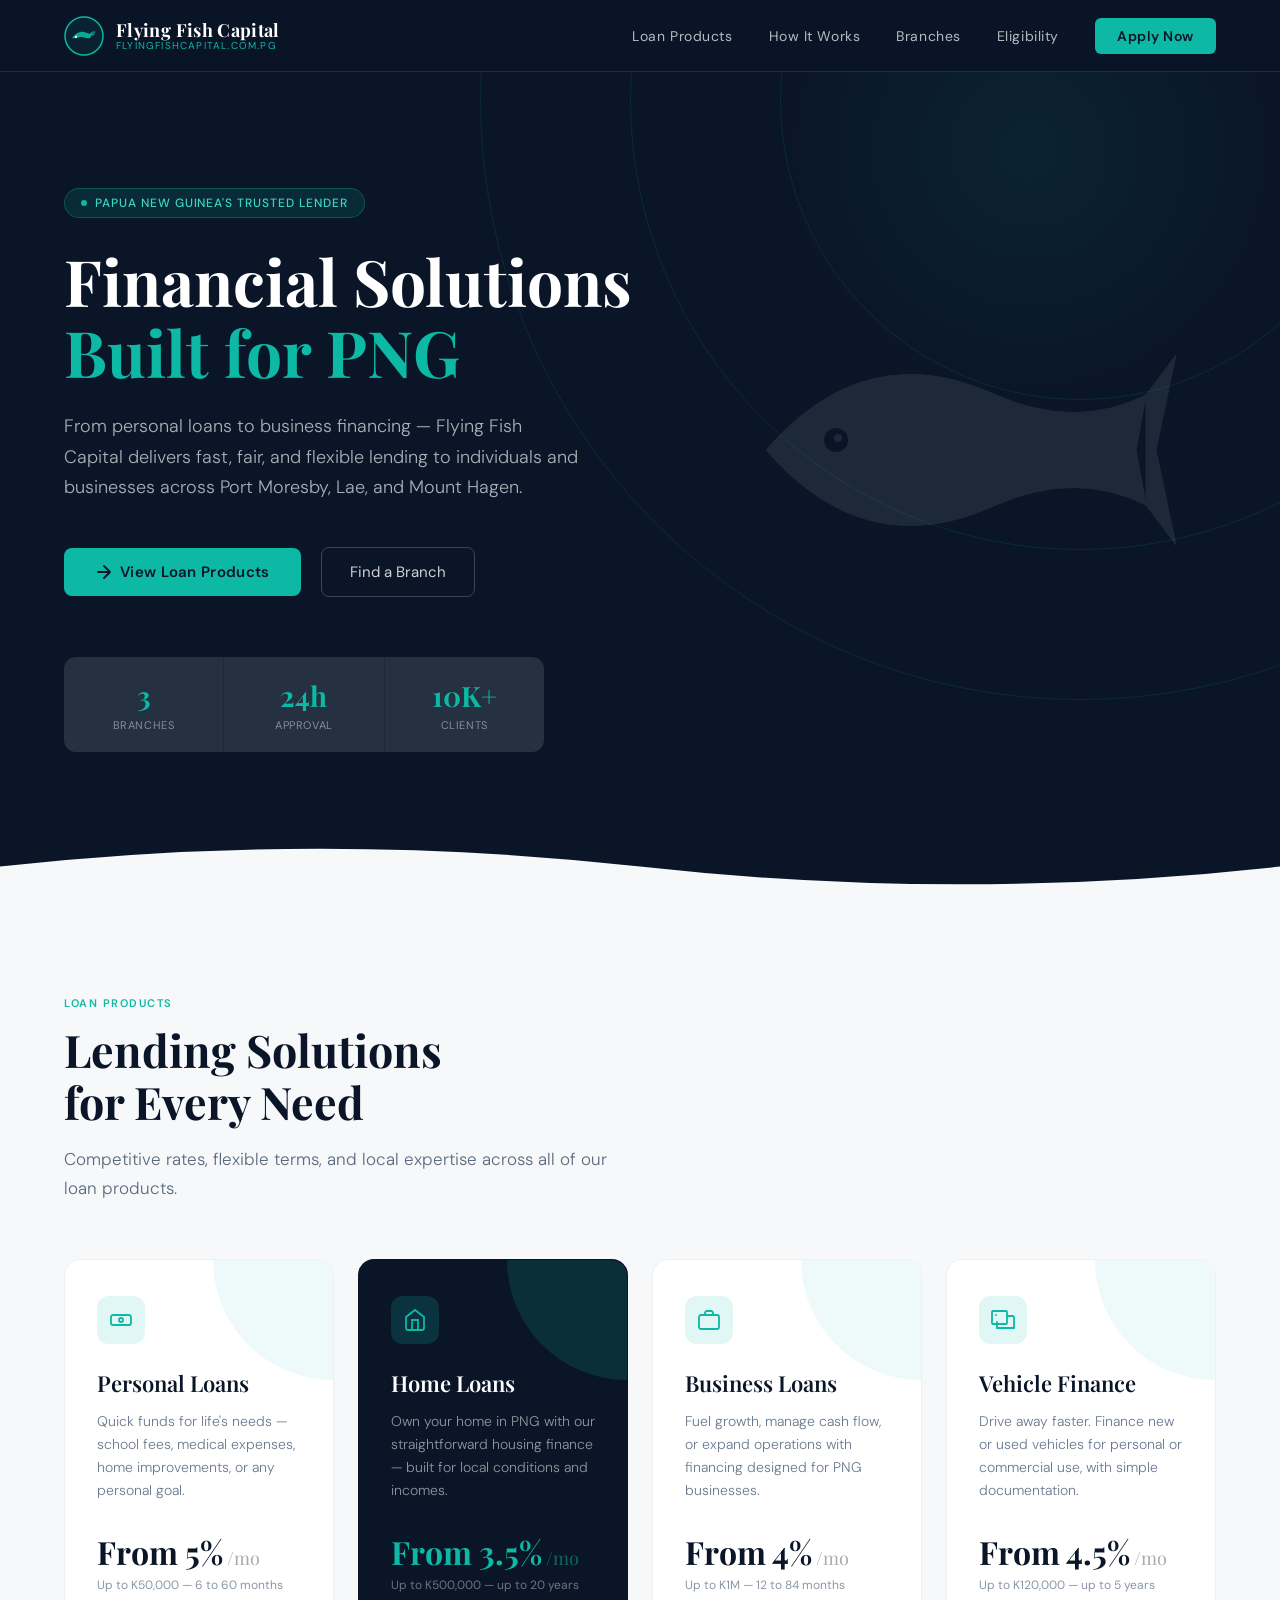
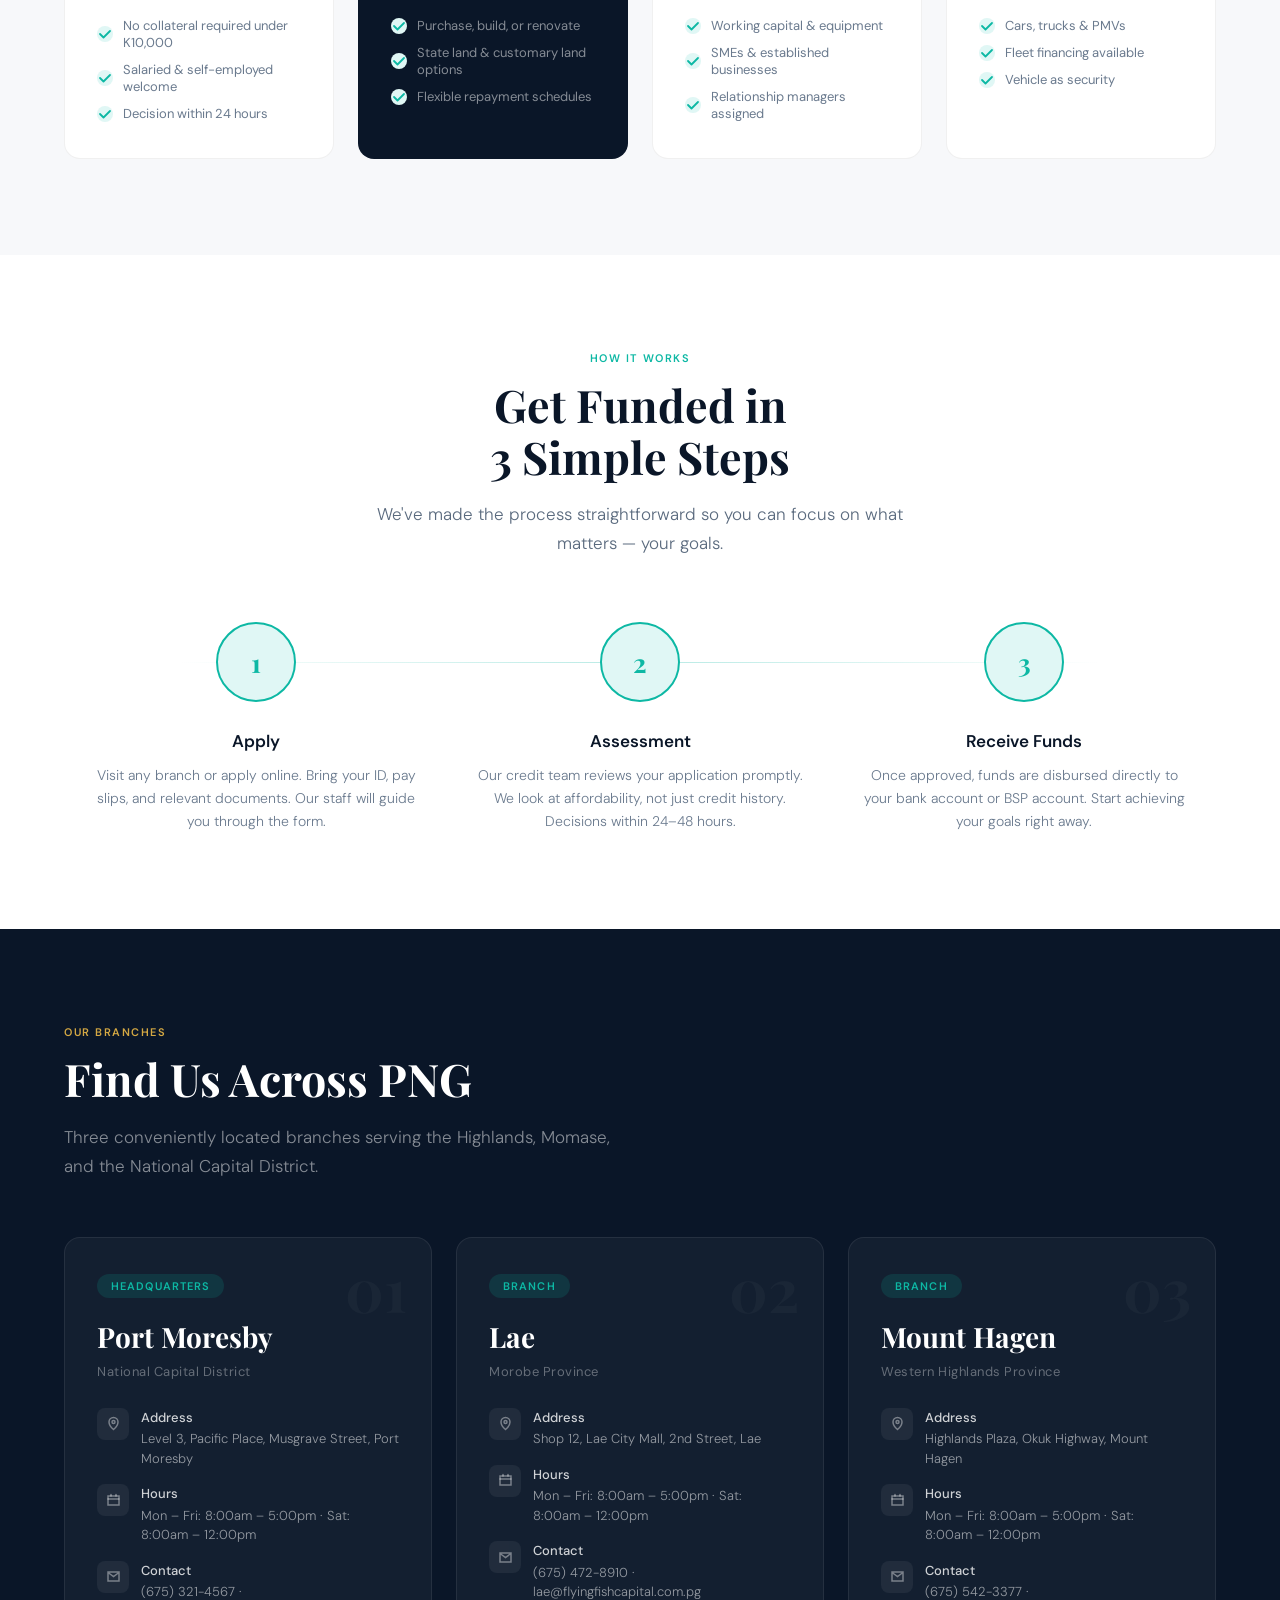
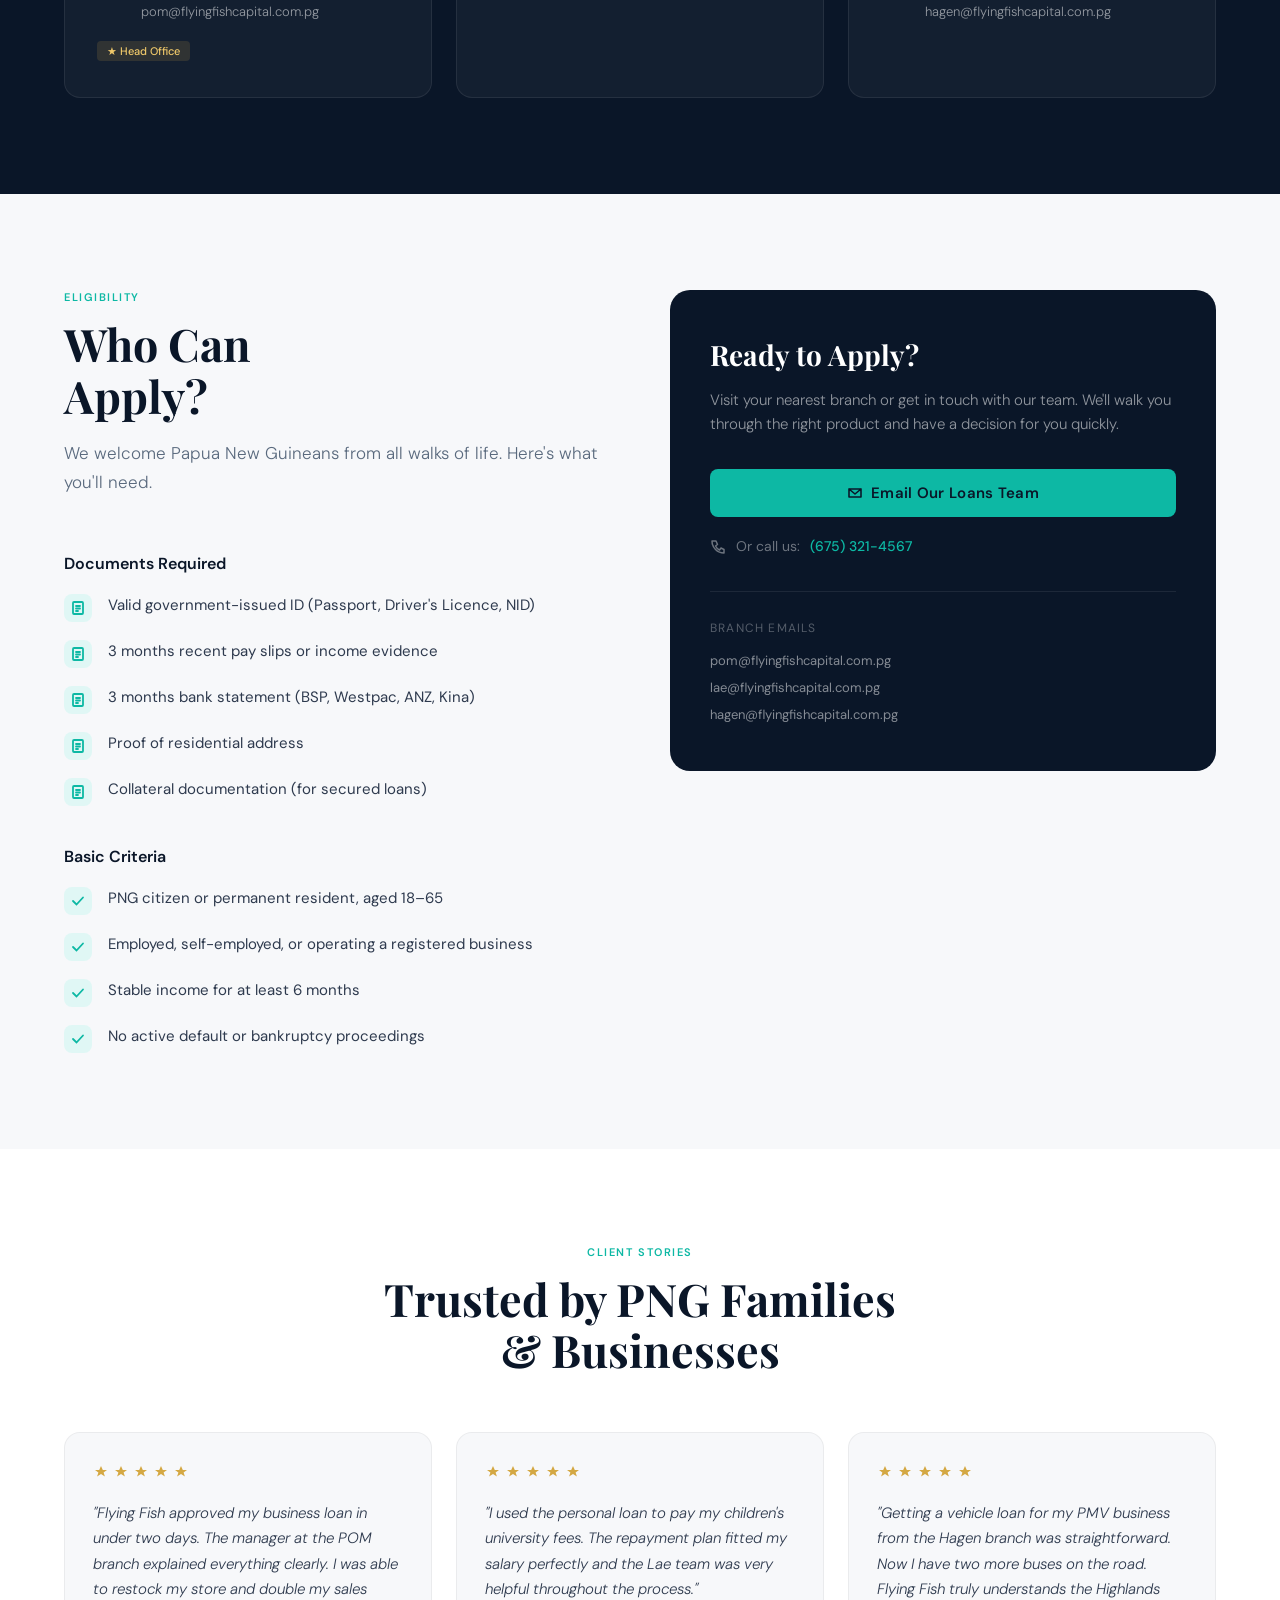
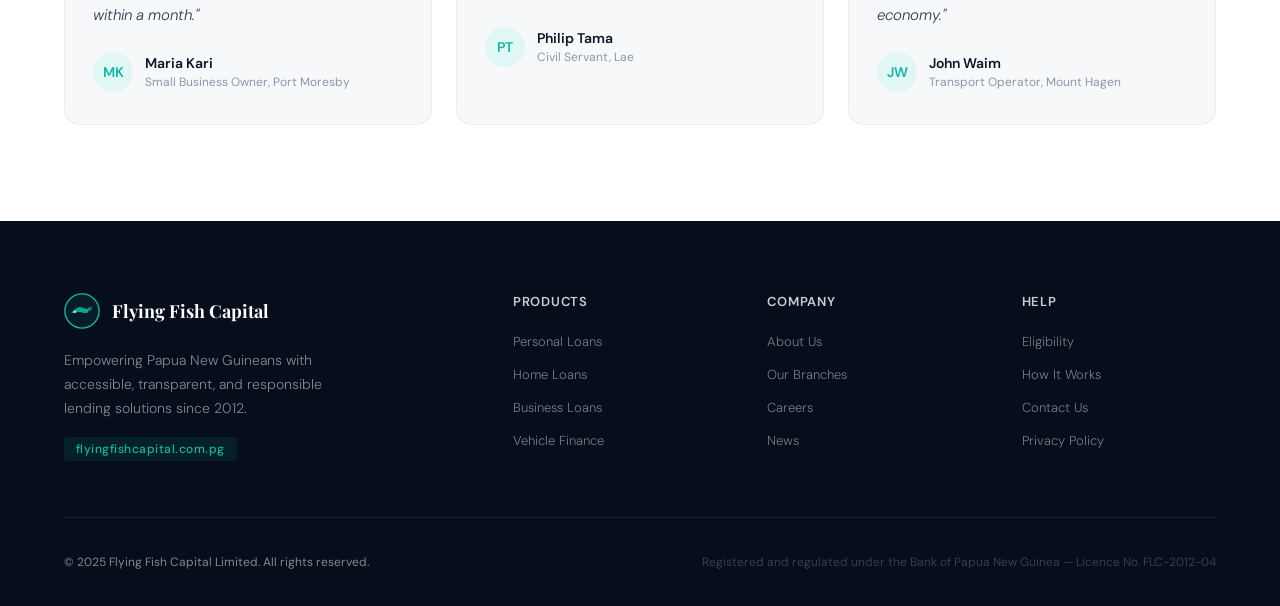
==== index.html @ 582272f1 "Initial commit" ====
<!DOCTYPE html>
<html lang="en">
<head>
<meta charset="UTF-8">
<meta name="viewport" content="width=device-width, initial-scale=1.0">
<title>Flying Fish Capital — Lending Solutions PNG</title>
<link rel="preconnect" href="https://fonts.googleapis.com">
<link href="https://fonts.googleapis.com/css2?family=Playfair+Display:wght@400;600;700&family=DM+Sans:wght@300;400;500;600&display=swap" rel="stylesheet">
<link rel="stylesheet" href="styles.css">
</head>
<body>

<!-- NAV -->
<nav>
  <a href="#" class="nav-logo">
    <div class="logo-icon">
      <svg viewBox="0 0 40 40" fill="none" xmlns="http://www.w3.org/2000/svg">
        <circle cx="20" cy="20" r="19" stroke="#0db8a4" stroke-width="1.5" fill="rgba(13,184,164,0.08)"/>
        <path d="M8 22c4-5 8-7 12-6 3 .8 6 3 9 1l-3 5c-3 1-6-1-9-1-4 0-7 2-9 1z" fill="#0db8a4" opacity="0.9"/>
        <path d="M26 17c1.5-1.5 4-2 5.5-1.5l-1.5 4L28 20l-2-3z" fill="#0db8a4" opacity="0.6"/>
        <circle cx="12" cy="21" r="1.2" fill="white" opacity="0.9"/>
      </svg>
    </div>
    <div class="logo-text">
      <span class="logo-name">Flying Fish Capital</span>
      <span class="logo-tagline">flyingfishcapital.com.pg</span>
    </div>
  </a>

  <ul class="nav-links">
    <li><a href="#products">Loan Products</a></li>
    <li><a href="#how">How It Works</a></li>
    <li><a href="#branches">Branches</a></li>
    <li><a href="#eligibility">Eligibility</a></li>
    <li><a href="apply.html" class="nav-cta">Apply Now</a></li>
  </ul>
</nav>

<!-- HERO -->
<section class="hero" id="home">
  <div class="hero-bg">
    <div class="hero-bg-circle"></div>
    <div class="hero-bg-circle"></div>
    <div class="hero-bg-circle"></div>
    <div class="hero-glow"></div>
    <svg class="hero-bg-wave" viewBox="0 0 1440 80" fill="none" preserveAspectRatio="none" xmlns="http://www.w3.org/2000/svg">
      <path d="M0 40 Q360 0 720 40 Q1080 80 1440 40 L1440 80 L0 80 Z" fill="#f7f8fa"/>
    </svg>
  </div>

  <svg class="hero-fish" viewBox="0 0 500 350" width="500" height="350" fill="none" xmlns="http://www.w3.org/2000/svg">
    <path d="M50 175 Q150 60 280 120 Q360 155 430 120 L420 175 L430 230 Q360 195 280 230 Q150 290 50 175Z" fill="white" stroke="white" stroke-width="1"/>
    <path d="M430 120 L460 80 L440 175 L460 270 L430 230Z" fill="white" stroke="white"/>
    <circle cx="120" cy="165" r="12" fill="#060e1c"/>
    <circle cx="122" cy="163" r="4" fill="white"/>
  </svg>

  <div class="hero-content">
    <div class="hero-badge">Papua New Guinea's Trusted Lender</div>
    <h1>
      Financial Solutions
      <span>Built for PNG</span>
    </h1>
    <p>From personal loans to business financing — Flying Fish Capital delivers fast, fair, and flexible lending to individuals and businesses across Port Moresby, Lae, and Mount Hagen.</p>
    <div class="hero-actions">
      <a href="#products" class="btn-primary">
        <svg width="16" height="16" viewBox="0 0 16 16" fill="none"><path d="M8 2l6 6-6 6M2 8h12" stroke="currentColor" stroke-width="1.8" stroke-linecap="round" stroke-linejoin="round"/></svg>
        View Loan Products
      </a>
      <a href="#branches" class="btn-outline">Find a Branch</a>
    </div>
    <div class="hero-stats">
      <div class="stat">
        <span class="stat-num">3</span>
        <span class="stat-label">Branches</span>
      </div>
      <div class="stat">
        <span class="stat-num">24h</span>
        <span class="stat-label">Approval</span>
      </div>
      <div class="stat">
        <span class="stat-num">10K+</span>
        <span class="stat-label">Clients</span>
      </div>
    </div>
  </div>
</section>

<!-- PRODUCTS -->
<section class="products" id="products">
  <div class="section-label">Loan Products</div>
  <h2 class="section-title">Lending Solutions<br>for Every Need</h2>
  <p class="section-sub">Competitive rates, flexible terms, and local expertise across all of our loan products.</p>

  <div class="products-grid">
    <div class="product-card">
      <div class="product-card-accent"></div>
      <div class="product-icon">
        <svg viewBox="0 0 24 24" fill="none" stroke="currentColor" stroke-width="1.8" stroke-linecap="round">
          <path d="M20 7H4a2 2 0 00-2 2v6a2 2 0 002 2h16a2 2 0 002-2V9a2 2 0 00-2-2z"/><circle cx="12" cy="12" r="2"/>
        </svg>
      </div>
      <div class="product-title">Personal Loans</div>
      <p class="product-desc">Quick funds for life's needs — school fees, medical expenses, home improvements, or any personal goal.</p>
      <div class="product-rate">From 5%<span style="font-size:18px;font-weight:400;color:#aaa"> /mo</span></div>
      <div class="product-rate-label">Up to K50,000 — 6 to 60 months</div>
      <ul class="product-features">
        <li>No collateral required under K10,000</li>
        <li>Salaried & self-employed welcome</li>
        <li>Decision within 24 hours</li>
      </ul>
    </div>

    <div class="product-card featured">
      <div class="product-card-accent"></div>
      <div class="product-icon">
        <svg viewBox="0 0 24 24" fill="none" stroke="#0db8a4" stroke-width="1.8" stroke-linecap="round">
          <path d="M3 9l9-7 9 7v11a2 2 0 01-2 2H5a2 2 0 01-2-2V9z"/><polyline points="9 22 9 12 15 12 15 22"/>
        </svg>
      </div>
      <div class="product-title">Home Loans</div>
      <p class="product-desc">Own your home in PNG with our straightforward housing finance — built for local conditions and incomes.</p>
      <div class="product-rate">From 3.5%<span style="font-size:18px;font-weight:400;opacity:0.5"> /mo</span></div>
      <div class="product-rate-label">Up to K500,000 — up to 20 years</div>
      <ul class="product-features">
        <li>Purchase, build, or renovate</li>
        <li>State land & customary land options</li>
        <li>Flexible repayment schedules</li>
      </ul>
    </div>

    <div class="product-card">
      <div class="product-card-accent"></div>
      <div class="product-icon">
        <svg viewBox="0 0 24 24" fill="none" stroke="currentColor" stroke-width="1.8" stroke-linecap="round">
          <rect x="2" y="7" width="20" height="14" rx="2"/><path d="M16 7V5a2 2 0 00-2-2h-4a2 2 0 00-2 2v2"/>
        </svg>
      </div>
      <div class="product-title">Business Loans</div>
      <p class="product-desc">Fuel growth, manage cash flow, or expand operations with financing designed for PNG businesses.</p>
      <div class="product-rate">From 4%<span style="font-size:18px;font-weight:400;color:#aaa"> /mo</span></div>
      <div class="product-rate-label">Up to K1M — 12 to 84 months</div>
      <ul class="product-features">
        <li>Working capital & equipment</li>
        <li>SMEs & established businesses</li>
        <li>Relationship managers assigned</li>
      </ul>
    </div>

    <div class="product-card">
      <div class="product-card-accent"></div>
      <div class="product-icon">
        <svg viewBox="0 0 24 24" fill="none" stroke="currentColor" stroke-width="1.8" stroke-linecap="round">
          <rect x="1" y="3" width="15" height="13" rx="1"/><path d="M16 8h6l1 1v11H6v-6M5 7h.01"/>
        </svg>
      </div>
      <div class="product-title">Vehicle Finance</div>
      <p class="product-desc">Drive away faster. Finance new or used vehicles for personal or commercial use, with simple documentation.</p>
      <div class="product-rate">From 4.5%<span style="font-size:18px;font-weight:400;color:#aaa"> /mo</span></div>
      <div class="product-rate-label">Up to K120,000 — up to 5 years</div>
      <ul class="product-features">
        <li>Cars, trucks & PMVs</li>
        <li>Fleet financing available</li>
        <li>Vehicle as security</li>
      </ul>
    </div>
  </div>
</section>

<!-- HOW IT WORKS -->
<section class="process" id="how">
  <div style="text-align:center; max-width:560px; margin:0 auto 64px;">
    <div class="section-label">How It Works</div>
    <h2 class="section-title">Get Funded in<br>3 Simple Steps</h2>
    <p class="section-sub" style="margin-bottom:0">We've made the process straightforward so you can focus on what matters — your goals.</p>
  </div>

  <div class="steps">
    <div class="step">
      <div class="step-num">1</div>
      <div class="step-title">Apply</div>
      <p class="step-desc">Visit any branch or apply online. Bring your ID, pay slips, and relevant documents. Our staff will guide you through the form.</p>
    </div>
    <div class="step">
      <div class="step-num">2</div>
      <div class="step-title">Assessment</div>
      <p class="step-desc">Our credit team reviews your application promptly. We look at affordability, not just credit history. Decisions within 24–48 hours.</p>
    </div>
    <div class="step">
      <div class="step-num">3</div>
      <div class="step-title">Receive Funds</div>
      <p class="step-desc">Once approved, funds are disbursed directly to your bank account or BSP account. Start achieving your goals right away.</p>
    </div>
  </div>
</section>

<!-- BRANCHES -->
<section class="branches" id="branches">
  <div class="section-label">Our Branches</div>
  <h2 class="section-title">Find Us Across PNG</h2>
  <p class="section-sub">Three conveniently located branches serving the Highlands, Momase, and the National Capital District.</p>

  <div class="branches-grid">
    <div class="branch-card">
      <div class="branch-number">01</div>
      <span class="branch-city-tag">Headquarters</span>
      <div class="branch-city">Port Moresby</div>
      <div class="branch-province">National Capital District</div>

      <div class="branch-detail">
        <div class="branch-detail-icon">
          <svg viewBox="0 0 15 15" fill="none" stroke="rgba(255,255,255,0.4)" stroke-width="1.5" stroke-linecap="round"><path d="M7.5 1.5C5.01 1.5 3 3.51 3 6c0 3.75 4.5 7.5 4.5 7.5S12 9.75 12 6c0-2.49-2.01-4.5-4.5-4.5z"/><circle cx="7.5" cy="6" r="1.5"/></svg>
        </div>
        <div class="branch-detail-text">
          <strong>Address</strong>
          Level 3, Pacific Place, Musgrave Street, Port Moresby
        </div>
      </div>

      <div class="branch-detail">
        <div class="branch-detail-icon">
          <svg viewBox="0 0 15 15" fill="none" stroke="rgba(255,255,255,0.4)" stroke-width="1.5" stroke-linecap="round"><path d="M2 3h11v9H2z"/><path d="M5 3V1.5M10 3V1.5M2 6h11"/></svg>
        </div>
        <div class="branch-detail-text">
          <strong>Hours</strong>
          Mon – Fri: 8:00am – 5:00pm · Sat: 8:00am – 12:00pm
        </div>
      </div>

      <div class="branch-detail">
        <div class="branch-detail-icon">
          <svg viewBox="0 0 15 15" fill="none" stroke="rgba(255,255,255,0.4)" stroke-width="1.5" stroke-linecap="round"><path d="M2 3.5l5.5 4 5.5-4M2 3h11v9H2z"/></svg>
        </div>
        <div class="branch-detail-text">
          <strong>Contact</strong>
          (675) 321-4567 · pom@flyingfishcapital.com.pg
        </div>
      </div>

      <span class="branch-tag tag-hq">★ Head Office</span>
    </div>

    <div class="branch-card">
      <div class="branch-number">02</div>
      <span class="branch-city-tag">Branch</span>
      <div class="branch-city">Lae</div>
      <div class="branch-province">Morobe Province</div>

      <div class="branch-detail">
        <div class="branch-detail-icon">
          <svg viewBox="0 0 15 15" fill="none" stroke="rgba(255,255,255,0.4)" stroke-width="1.5" stroke-linecap="round"><path d="M7.5 1.5C5.01 1.5 3 3.51 3 6c0 3.75 4.5 7.5 4.5 7.5S12 9.75 12 6c0-2.49-2.01-4.5-4.5-4.5z"/><circle cx="7.5" cy="6" r="1.5"/></svg>
        </div>
        <div class="branch-detail-text">
          <strong>Address</strong>
          Shop 12, Lae City Mall, 2nd Street, Lae
        </div>
      </div>

      <div class="branch-detail">
        <div class="branch-detail-icon">
          <svg viewBox="0 0 15 15" fill="none" stroke="rgba(255,255,255,0.4)" stroke-width="1.5" stroke-linecap="round"><path d="M2 3h11v9H2z"/><path d="M5 3V1.5M10 3V1.5M2 6h11"/></svg>
        </div>
        <div class="branch-detail-text">
          <strong>Hours</strong>
          Mon – Fri: 8:00am – 5:00pm · Sat: 8:00am – 12:00pm
        </div>
      </div>

      <div class="branch-detail">
        <div class="branch-detail-icon">
          <svg viewBox="0 0 15 15" fill="none" stroke="rgba(255,255,255,0.4)" stroke-width="1.5" stroke-linecap="round"><path d="M2 3.5l5.5 4 5.5-4M2 3h11v9H2z"/></svg>
        </div>
        <div class="branch-detail-text">
          <strong>Contact</strong>
          (675) 472-8910 · lae@flyingfishcapital.com.pg
        </div>
      </div>
    </div>

    <div class="branch-card">
      <div class="branch-number">03</div>
      <span class="branch-city-tag">Branch</span>
      <div class="branch-city">Mount Hagen</div>
      <div class="branch-province">Western Highlands Province</div>

      <div class="branch-detail">
        <div class="branch-detail-icon">
          <svg viewBox="0 0 15 15" fill="none" stroke="rgba(255,255,255,0.4)" stroke-width="1.5" stroke-linecap="round"><path d="M7.5 1.5C5.01 1.5 3 3.51 3 6c0 3.75 4.5 7.5 4.5 7.5S12 9.75 12 6c0-2.49-2.01-4.5-4.5-4.5z"/><circle cx="7.5" cy="6" r="1.5"/></svg>
        </div>
        <div class="branch-detail-text">
          <strong>Address</strong>
          Highlands Plaza, Okuk Highway, Mount Hagen
        </div>
      </div>

      <div class="branch-detail">
        <div class="branch-detail-icon">
          <svg viewBox="0 0 15 15" fill="none" stroke="rgba(255,255,255,0.4)" stroke-width="1.5" stroke-linecap="round"><path d="M2 3h11v9H2z"/><path d="M5 3V1.5M10 3V1.5M2 6h11"/></svg>
        </div>
        <div class="branch-detail-text">
          <strong>Hours</strong>
          Mon – Fri: 8:00am – 5:00pm · Sat: 8:00am – 12:00pm
        </div>
      </div>

      <div class="branch-detail">
        <div class="branch-detail-icon">
          <svg viewBox="0 0 15 15" fill="none" stroke="rgba(255,255,255,0.4)" stroke-width="1.5" stroke-linecap="round"><path d="M2 3.5l5.5 4 5.5-4M2 3h11v9H2z"/></svg>
        </div>
        <div class="branch-detail-text">
          <strong>Contact</strong>
          (675) 542-3377 · hagen@flyingfishcapital.com.pg
        </div>
      </div>
    </div>
  </div>
</section>

<!-- ELIGIBILITY -->
<section class="eligibility" id="eligibility">
  <div class="elig-grid">
    <div>
      <div class="section-label">Eligibility</div>
      <h2 class="section-title">Who Can<br>Apply?</h2>
      <p class="section-sub">We welcome Papua New Guineans from all walks of life. Here's what you'll need.</p>

      <h3 style="font-size:16px;font-weight:600;color:var(--navy);margin-bottom:20px">Documents Required</h3>
      <ul class="elig-list" style="margin-bottom:40px">
        <li>
          <span class="elig-icon"><svg viewBox="0 0 14 14" fill="none" stroke="currentColor" stroke-width="1.8" stroke-linecap="round"><rect x="2" y="1" width="10" height="12" rx="1"/><path d="M5 5h4M5 7.5h4M5 10h2"/></svg></span>
          Valid government-issued ID (Passport, Driver's Licence, NID)
        </li>
        <li>
          <span class="elig-icon"><svg viewBox="0 0 14 14" fill="none" stroke="currentColor" stroke-width="1.8" stroke-linecap="round"><rect x="2" y="1" width="10" height="12" rx="1"/><path d="M5 5h4M5 7.5h4M5 10h2"/></svg></span>
          3 months recent pay slips or income evidence
        </li>
        <li>
          <span class="elig-icon"><svg viewBox="0 0 14 14" fill="none" stroke="currentColor" stroke-width="1.8" stroke-linecap="round"><rect x="2" y="1" width="10" height="12" rx="1"/><path d="M5 5h4M5 7.5h4M5 10h2"/></svg></span>
          3 months bank statement (BSP, Westpac, ANZ, Kina)
        </li>
        <li>
          <span class="elig-icon"><svg viewBox="0 0 14 14" fill="none" stroke="currentColor" stroke-width="1.8" stroke-linecap="round"><rect x="2" y="1" width="10" height="12" rx="1"/><path d="M5 5h4M5 7.5h4M5 10h2"/></svg></span>
          Proof of residential address
        </li>
        <li>
          <span class="elig-icon"><svg viewBox="0 0 14 14" fill="none" stroke="currentColor" stroke-width="1.8" stroke-linecap="round"><rect x="2" y="1" width="10" height="12" rx="1"/><path d="M5 5h4M5 7.5h4M5 10h2"/></svg></span>
          Collateral documentation (for secured loans)
        </li>
      </ul>

      <h3 style="font-size:16px;font-weight:600;color:var(--navy);margin-bottom:20px">Basic Criteria</h3>
      <ul class="elig-list">
        <li>
          <span class="elig-icon"><svg viewBox="0 0 14 14" fill="none" stroke="currentColor" stroke-width="1.8" stroke-linecap="round"><path d="M2 7l3.5 3.5L12 3.5"/></svg></span>
          PNG citizen or permanent resident, aged 18–65
        </li>
        <li>
          <span class="elig-icon"><svg viewBox="0 0 14 14" fill="none" stroke="currentColor" stroke-width="1.8" stroke-linecap="round"><path d="M2 7l3.5 3.5L12 3.5"/></svg></span>
          Employed, self-employed, or operating a registered business
        </li>
        <li>
          <span class="elig-icon"><svg viewBox="0 0 14 14" fill="none" stroke="currentColor" stroke-width="1.8" stroke-linecap="round"><path d="M2 7l3.5 3.5L12 3.5"/></svg></span>
          Stable income for at least 6 months
        </li>
        <li>
          <span class="elig-icon"><svg viewBox="0 0 14 14" fill="none" stroke="currentColor" stroke-width="1.8" stroke-linecap="round"><path d="M2 7l3.5 3.5L12 3.5"/></svg></span>
          No active default or bankruptcy proceedings
        </li>
      </ul>
    </div>

    <div>
      <div class="elig-cta-box" id="contact">
        <h3>Ready to Apply?</h3>
        <p>Visit your nearest branch or get in touch with our team. We'll walk you through the right product and have a decision for you quickly.</p>
        <a href="mailto:loans@flyingfishcapital.com.pg" class="btn-primary">
          <svg width="16" height="16" viewBox="0 0 16 16" fill="none"><path d="M2 4l6 5 6-5M2 4h12v8H2V4z" stroke="currentColor" stroke-width="1.6" stroke-linecap="round" stroke-linejoin="round"/></svg>
          Email Our Loans Team
        </a>
        <div class="elig-cta-phone">
          <svg width="16" height="16" viewBox="0 0 16 16" fill="none"><path d="M2 3h4l1.5 3.5-2 1.5a8 8 0 004 4l1.5-2L14 11.5V15A12 12 0 012 3z" stroke="rgba(255,255,255,0.4)" stroke-width="1.5" stroke-linecap="round" stroke-linejoin="round"/></svg>
          Or call us: <a href="tel:+67532145678">(675) 321-4567</a>
        </div>

        <div style="margin-top:36px; padding-top:28px; border-top:1px solid rgba(255,255,255,0.08)">
          <div style="font-size:12px;color:rgba(255,255,255,0.3);text-transform:uppercase;letter-spacing:0.1em;margin-bottom:16px">Branch Emails</div>
          <div style="display:flex;flex-direction:column;gap:10px">
            <a href="mailto:pom@flyingfishcapital.com.pg" style="font-size:13px;color:rgba(255,255,255,0.5);text-decoration:none">pom@flyingfishcapital.com.pg</a>
            <a href="mailto:lae@flyingfishcapital.com.pg" style="font-size:13px;color:rgba(255,255,255,0.5);text-decoration:none">lae@flyingfishcapital.com.pg</a>
            <a href="mailto:hagen@flyingfishcapital.com.pg" style="font-size:13px;color:rgba(255,255,255,0.5);text-decoration:none">hagen@flyingfishcapital.com.pg</a>
          </div>
        </div>
      </div>
    </div>
  </div>
</section>

<!-- TESTIMONIALS -->
<section class="testimonials">
  <div style="text-align:center;max-width:540px;margin:0 auto 56px;">
    <div class="section-label">Client Stories</div>
    <h2 class="section-title">Trusted by PNG Families &amp; Businesses</h2>
  </div>
  <div class="testi-grid">
    <div class="testi-card">
      <div class="testi-stars">
        <svg viewBox="0 0 16 16"><path d="M8 1l1.8 4H14l-3.4 2.5 1.3 4L8 9 4.1 11.5l1.3-4L2 5h4.2z"/></svg>
        <svg viewBox="0 0 16 16"><path d="M8 1l1.8 4H14l-3.4 2.5 1.3 4L8 9 4.1 11.5l1.3-4L2 5h4.2z"/></svg>
        <svg viewBox="0 0 16 16"><path d="M8 1l1.8 4H14l-3.4 2.5 1.3 4L8 9 4.1 11.5l1.3-4L2 5h4.2z"/></svg>
        <svg viewBox="0 0 16 16"><path d="M8 1l1.8 4H14l-3.4 2.5 1.3 4L8 9 4.1 11.5l1.3-4L2 5h4.2z"/></svg>
        <svg viewBox="0 0 16 16"><path d="M8 1l1.8 4H14l-3.4 2.5 1.3 4L8 9 4.1 11.5l1.3-4L2 5h4.2z"/></svg>
      </div>
      <p class="testi-quote">"Flying Fish approved my business loan in under two days. The manager at the POM branch explained everything clearly. I was able to restock my store and double my sales within a month."</p>
      <div class="testi-author">
        <div class="testi-avatar">MK</div>
        <div>
          <div class="testi-name">Maria Kari</div>
          <div class="testi-location">Small Business Owner, Port Moresby</div>
        </div>
      </div>
    </div>
    <div class="testi-card">
      <div class="testi-stars">
        <svg viewBox="0 0 16 16"><path d="M8 1l1.8 4H14l-3.4 2.5 1.3 4L8 9 4.1 11.5l1.3-4L2 5h4.2z"/></svg>
        <svg viewBox="0 0 16 16"><path d="M8 1l1.8 4H14l-3.4 2.5 1.3 4L8 9 4.1 11.5l1.3-4L2 5h4.2z"/></svg>
        <svg viewBox="0 0 16 16"><path d="M8 1l1.8 4H14l-3.4 2.5 1.3 4L8 9 4.1 11.5l1.3-4L2 5h4.2z"/></svg>
        <svg viewBox="0 0 16 16"><path d="M8 1l1.8 4H14l-3.4 2.5 1.3 4L8 9 4.1 11.5l1.3-4L2 5h4.2z"/></svg>
        <svg viewBox="0 0 16 16"><path d="M8 1l1.8 4H14l-3.4 2.5 1.3 4L8 9 4.1 11.5l1.3-4L2 5h4.2z"/></svg>
      </div>
      <p class="testi-quote">"I used the personal loan to pay my children's university fees. The repayment plan fitted my salary perfectly and the Lae team was very helpful throughout the process."</p>
      <div class="testi-author">
        <div class="testi-avatar">PT</div>
        <div>
          <div class="testi-name">Philip Tama</div>
          <div class="testi-location">Civil Servant, Lae</div>
        </div>
      </div>
    </div>
    <div class="testi-card">
      <div class="testi-stars">
        <svg viewBox="0 0 16 16"><path d="M8 1l1.8 4H14l-3.4 2.5 1.3 4L8 9 4.1 11.5l1.3-4L2 5h4.2z"/></svg>
        <svg viewBox="0 0 16 16"><path d="M8 1l1.8 4H14l-3.4 2.5 1.3 4L8 9 4.1 11.5l1.3-4L2 5h4.2z"/></svg>
        <svg viewBox="0 0 16 16"><path d="M8 1l1.8 4H14l-3.4 2.5 1.3 4L8 9 4.1 11.5l1.3-4L2 5h4.2z"/></svg>
        <svg viewBox="0 0 16 16"><path d="M8 1l1.8 4H14l-3.4 2.5 1.3 4L8 9 4.1 11.5l1.3-4L2 5h4.2z"/></svg>
        <svg viewBox="0 0 16 16"><path d="M8 1l1.8 4H14l-3.4 2.5 1.3 4L8 9 4.1 11.5l1.3-4L2 5h4.2z"/></svg>
      </div>
      <p class="testi-quote">"Getting a vehicle loan for my PMV business from the Hagen branch was straightforward. Now I have two more buses on the road. Flying Fish truly understands the Highlands economy."</p>
      <div class="testi-author">
        <div class="testi-avatar">JW</div>
        <div>
          <div class="testi-name">John Waim</div>
          <div class="testi-location">Transport Operator, Mount Hagen</div>
        </div>
      </div>
    </div>
  </div>
</section>

<!-- FOOTER -->
<footer>
  <div class="footer-top">
    <div class="footer-brand">
      <div style="display:flex;align-items:center;gap:12px;margin-bottom:0">
        <svg width="36" height="36" viewBox="0 0 40 40" fill="none">
          <circle cx="20" cy="20" r="19" stroke="#0db8a4" stroke-width="1.5" fill="rgba(13,184,164,0.08)"/>
          <path d="M8 22c4-5 8-7 12-6 3 .8 6 3 9 1l-3 5c-3 1-6-1-9-1-4 0-7 2-9 1z" fill="#0db8a4" opacity="0.9"/>
          <path d="M26 17c1.5-1.5 4-2 5.5-1.5l-1.5 4L28 20l-2-3z" fill="#0db8a4" opacity="0.6"/>
          <circle cx="12" cy="21" r="1.2" fill="white" opacity="0.9"/>
        </svg>
        <span style="font-family:'Playfair Display',serif;font-size:18px;font-weight:700;color:white">Flying Fish Capital</span>
      </div>
      <p>Empowering Papua New Guineans with accessible, transparent, and responsible lending solutions since 2012.</p>
      <span class="footer-domain">flyingfishcapital.com.pg</span>
    </div>

    <div class="footer-col">
      <h4>Products</h4>
      <ul>
        <li><a href="#products">Personal Loans</a></li>
        <li><a href="#products">Home Loans</a></li>
        <li><a href="#products">Business Loans</a></li>
        <li><a href="#products">Vehicle Finance</a></li>
      </ul>
    </div>

    <div class="footer-col">
      <h4>Company</h4>
      <ul>
        <li><a href="#">About Us</a></li>
        <li><a href="#branches">Our Branches</a></li>
        <li><a href="#">Careers</a></li>
        <li><a href="#">News</a></li>
      </ul>
    </div>

    <div class="footer-col">
      <h4>Help</h4>
      <ul>
        <li><a href="#eligibility">Eligibility</a></li>
        <li><a href="#how">How It Works</a></li>
        <li><a href="#contact">Contact Us</a></li>
        <li><a href="#">Privacy Policy</a></li>
      </ul>
    </div>
  </div>

  <div class="footer-bottom">
    <p>© 2025 Flying Fish Capital Limited. All rights reserved.</p>
    <p class="footer-reg">Registered and regulated under the Bank of Papua New Guinea — Licence No. FLC-2012-04</p>
  </div>
</footer>

</body>
</html>
---- styles.css ----
*, *::before, *::after { box-sizing: border-box; margin: 0; padding: 0; }

:root {
  --navy: #0a1628;
  --navy-mid: #132040;
  --navy-light: #1e3260;
  --teal: #0db8a4;
  --teal-light: #3dd6c4;
  --teal-pale: #e0f7f5;
  --gold: #d4a843;
  --gold-light: #f0c96a;
  --white: #ffffff;
  --off-white: #f7f8fa;
  --text-muted: #8a96a8;
  --text-body: #2e3a4e;
  --border: rgba(255,255,255,0.1);
}

html { scroll-behavior: smooth; }

body {
  font-family: 'DM Sans', sans-serif;
  color: var(--text-body);
  background: var(--white);
  overflow-x: hidden;
}

/* ── NAV ── */
nav {
  position: fixed; top: 0; left: 0; right: 0; z-index: 100;
  display: flex; align-items: center; justify-content: space-between;
  padding: 0 5%;
  height: 72px;
  background: rgba(10, 22, 40, 0.95);
  backdrop-filter: blur(12px);
  border-bottom: 1px solid var(--border);
}

.nav-logo {
  display: flex; align-items: center; gap: 12px;
  text-decoration: none;
}

.logo-icon {
  width: 40px; height: 40px;
  position: relative;
}

.logo-icon svg { width: 100%; height: 100%; }

.logo-text {
  display: flex; flex-direction: column; line-height: 1;
}

.logo-name {
  font-family: 'Playfair Display', serif;
  font-size: 18px; font-weight: 700;
  color: var(--white);
  letter-spacing: 0.02em;
}

.logo-tagline {
  font-size: 10px; font-weight: 400;
  color: var(--teal);
  letter-spacing: 0.12em;
  text-transform: uppercase;
  margin-top: 2px;
}

.nav-links {
  display: flex; align-items: center; gap: 36px;
  list-style: none;
}

.nav-links a {
  font-size: 14px; font-weight: 400;
  color: rgba(255,255,255,0.7);
  text-decoration: none;
  letter-spacing: 0.04em;
  transition: color 0.2s;
}

.nav-links a:hover { color: var(--teal-light); }

.nav-cta {
  background: var(--teal) !important;
  color: var(--navy) !important;
  font-weight: 600 !important;
  padding: 9px 22px;
  border-radius: 6px;
  transition: background 0.2s !important;
}

.nav-cta:hover { background: var(--teal-light) !important; }

.nav-domain {
  font-size: 11px; color: var(--text-muted);
  letter-spacing: 0.06em;
}

/* ── HERO ── */
.hero {
  min-height: 100vh;
  background: var(--navy);
  display: flex; align-items: center;
  padding: 120px 5% 80px;
  position: relative;
  overflow: hidden;
}

.hero-bg {
  position: absolute; inset: 0;
  pointer-events: none;
}

.hero-bg-wave {
  position: absolute; bottom: -2px; left: 0; right: 0;
}

.hero-bg-circle {
  position: absolute;
  border-radius: 50%;
  border: 1px solid rgba(13,184,164,0.12);
}

.hero-bg-circle:nth-child(1) {
  width: 600px; height: 600px;
  top: -200px; right: -100px;
}

.hero-bg-circle:nth-child(2) {
  width: 900px; height: 900px;
  top: -350px; right: -250px;
}

.hero-bg-circle:nth-child(3) {
  width: 1200px; height: 1200px;
  top: -500px; right: -400px;
}

.hero-glow {
  position: absolute;
  width: 500px; height: 500px;
  border-radius: 50%;
  background: radial-gradient(circle, rgba(13,184,164,0.08) 0%, transparent 70%);
  top: -100px; right: 0;
}

.hero-content {
  position: relative; z-index: 2;
  max-width: 620px;
}

.hero-badge {
  display: inline-flex; align-items: center; gap: 8px;
  background: rgba(13,184,164,0.12);
  border: 1px solid rgba(13,184,164,0.3);
  border-radius: 100px;
  padding: 6px 16px;
  font-size: 12px; font-weight: 500;
  color: var(--teal-light);
  letter-spacing: 0.08em;
  text-transform: uppercase;
  margin-bottom: 28px;
}

.hero-badge::before {
  content: '';
  width: 6px; height: 6px;
  border-radius: 50%;
  background: var(--teal);
}

.hero h1 {
  font-family: 'Playfair Display', serif;
  font-size: clamp(38px, 5vw, 64px);
  font-weight: 700;
  color: var(--white);
  line-height: 1.1;
  margin-bottom: 24px;
}

.hero h1 span {
  color: var(--teal);
  display: block;
}

.hero p {
  font-size: 18px; font-weight: 300;
  color: rgba(255,255,255,0.65);
  line-height: 1.7;
  margin-bottom: 44px;
  max-width: 520px;
}

.hero-actions {
  display: flex; align-items: center; gap: 20px;
  flex-wrap: wrap;
}

.btn-primary {
  display: inline-flex; align-items: center; gap: 8px;
  background: var(--teal);
  color: var(--navy);
  font-size: 15px; font-weight: 600;
  padding: 14px 32px;
  border-radius: 8px;
  text-decoration: none;
  letter-spacing: 0.02em;
  transition: background 0.2s, transform 0.15s;
}

.btn-primary:hover {
  background: var(--teal-light);
  transform: translateY(-1px);
}

.btn-outline {
  display: inline-flex; align-items: center; gap: 8px;
  background: transparent;
  color: rgba(255,255,255,0.8);
  font-size: 15px; font-weight: 400;
  padding: 14px 28px;
  border-radius: 8px;
  text-decoration: none;
  border: 1px solid rgba(255,255,255,0.2);
  transition: border-color 0.2s, color 0.2s;
}

.btn-outline:hover {
  border-color: var(--teal);
  color: var(--teal-light);
}

.hero-stats {
  display: grid; grid-template-columns: repeat(3, 1fr);
  gap: 1px;
  background: rgba(255,255,255,0.08);
  border-radius: 12px;
  overflow: hidden;
  margin-top: 60px;
  max-width: 480px;
}

.stat {
  background: rgba(255,255,255,0.04);
  padding: 20px 24px;
  text-align: center;
}

.stat-num {
  font-family: 'Playfair Display', serif;
  font-size: 28px; font-weight: 700;
  color: var(--teal);
  display: block;
}

.stat-label {
  font-size: 11px; font-weight: 400;
  color: rgba(255,255,255,0.45);
  letter-spacing: 0.06em;
  text-transform: uppercase;
  margin-top: 4px;
  display: block;
}

.hero-fish {
  position: absolute;
  right: 5%;
  top: 50%;
  transform: translateY(-50%);
  opacity: 0.08;
  z-index: 1;
}

/* ── SECTION BASE ── */
section { padding: 96px 5%; }

.section-label {
  font-size: 11px; font-weight: 600;
  letter-spacing: 0.14em;
  text-transform: uppercase;
  color: var(--teal);
  margin-bottom: 14px;
}

.section-title {
  font-family: 'Playfair Display', serif;
  font-size: clamp(30px, 3.5vw, 46px);
  font-weight: 700;
  color: var(--navy);
  line-height: 1.15;
  margin-bottom: 18px;
}

.section-sub {
  font-size: 17px; font-weight: 300;
  color: #5a6a7e;
  line-height: 1.7;
  max-width: 580px;
  margin-bottom: 56px;
}

/* ── PRODUCTS ── */
.products { background: var(--off-white); }

.products-grid {
  display: grid;
  grid-template-columns: repeat(auto-fit, minmax(260px, 1fr));
  gap: 24px;
}

.product-card {
  background: var(--white);
  border-radius: 16px;
  padding: 36px 32px;
  border: 1px solid rgba(0,0,0,0.06);
  transition: transform 0.2s, box-shadow 0.2s;
  position: relative;
  overflow: hidden;
}

.product-card:hover {
  transform: translateY(-4px);
  box-shadow: 0 20px 48px rgba(0,0,0,0.1);
}

.product-card.featured {
  background: var(--navy);
  border-color: transparent;
}

.product-card.featured .product-title { color: var(--white); }
.product-card.featured .product-desc { color: rgba(255,255,255,0.55); }
.product-card.featured .product-rate-label { color: rgba(255,255,255,0.4); }
.product-card.featured .product-rate { color: var(--teal); }

.product-card-accent {
  position: absolute; top: 0; right: 0;
  width: 120px; height: 120px;
  border-radius: 0 16px 0 120px;
  background: rgba(13,184,164,0.07);
}

.product-card.featured .product-card-accent {
  background: rgba(13,184,164,0.15);
}

.product-icon {
  width: 48px; height: 48px;
  border-radius: 12px;
  background: var(--teal-pale);
  display: flex; align-items: center; justify-content: center;
  margin-bottom: 24px;
}

.product-card.featured .product-icon {
  background: rgba(13,184,164,0.18);
}

.product-icon svg { width: 24px; height: 24px; color: var(--teal); }

.product-title {
  font-family: 'Playfair Display', serif;
  font-size: 22px; font-weight: 600;
  color: var(--navy);
  margin-bottom: 12px;
}

.product-desc {
  font-size: 14px; font-weight: 300;
  color: #6a7a8e;
  line-height: 1.65;
  margin-bottom: 28px;
}

.product-rate {
  font-family: 'Playfair Display', serif;
  font-size: 32px; font-weight: 700;
  color: var(--navy);
}

.product-rate-label {
  font-size: 12px; font-weight: 400;
  color: var(--text-muted);
  margin-top: 4px;
}

.product-features {
  list-style: none;
  margin-top: 24px;
  display: flex; flex-direction: column; gap: 10px;
}

.product-features li {
  font-size: 13px;
  color: #6a7a8e;
  display: flex; align-items: center; gap: 10px;
}

.product-card.featured .product-features li { color: rgba(255,255,255,0.5); }

.product-features li::before {
  content: '';
  width: 16px; height: 16px;
  border-radius: 50%;
  background: var(--teal-pale);
  flex-shrink: 0;
  background-image: url("data:image/svg+xml,%3Csvg xmlns='http://www.w3.org/2000/svg' viewBox='0 0 16 16' fill='none'%3E%3Cpath d='M3 8l3.5 3.5L13 5' stroke='%230db8a4' stroke-width='1.8' stroke-linecap='round' stroke-linejoin='round'/%3E%3C/svg%3E");
}

/* ── HOW IT WORKS ── */
.process { background: var(--white); }

.steps {
  display: grid;
  grid-template-columns: repeat(auto-fit, minmax(220px, 1fr));
  gap: 0;
  position: relative;
}

.steps::before {
  content: '';
  position: absolute;
  top: 40px; left: 10%; right: 10%;
  height: 1px;
  background: linear-gradient(90deg, transparent, var(--teal), transparent);
  opacity: 0.3;
}

.step {
  text-align: center;
  padding: 0 24px 0;
  position: relative;
}

.step-num {
  width: 80px; height: 80px;
  border-radius: 50%;
  background: var(--teal-pale);
  border: 2px solid var(--teal);
  display: flex; align-items: center; justify-content: center;
  margin: 0 auto 28px;
  font-family: 'Playfair Display', serif;
  font-size: 26px; font-weight: 700;
  color: var(--teal);
  position: relative; z-index: 1;
}

.step-title {
  font-size: 17px; font-weight: 600;
  color: var(--navy);
  margin-bottom: 12px;
}

.step-desc {
  font-size: 14px; font-weight: 300;
  color: #6a7a8e;
  line-height: 1.65;
}

/* ── BRANCHES ── */
.branches { background: var(--navy); }

.branches .section-title { color: var(--white); }
.branches .section-sub { color: rgba(255,255,255,0.5); }
.branches .section-label { color: var(--gold); }

.branches-grid {
  display: grid;
  grid-template-columns: repeat(auto-fit, minmax(280px, 1fr));
  gap: 24px;
}

.branch-card {
  background: rgba(255,255,255,0.04);
  border: 1px solid rgba(255,255,255,0.08);
  border-radius: 16px;
  padding: 36px 32px;
  transition: background 0.2s, border-color 0.2s;
  position: relative;
  overflow: hidden;
}

.branch-card:hover {
  background: rgba(255,255,255,0.07);
  border-color: rgba(13,184,164,0.3);
}

.branch-number {
  position: absolute; top: 20px; right: 24px;
  font-family: 'Playfair Display', serif;
  font-size: 60px; font-weight: 700;
  color: rgba(255,255,255,0.03);
  line-height: 1;
}

.branch-city-tag {
  display: inline-block;
  background: rgba(13,184,164,0.15);
  color: var(--teal);
  font-size: 11px; font-weight: 600;
  letter-spacing: 0.1em; text-transform: uppercase;
  padding: 5px 14px; border-radius: 100px;
  margin-bottom: 20px;
}

.branch-city {
  font-family: 'Playfair Display', serif;
  font-size: 28px; font-weight: 700;
  color: var(--white);
  margin-bottom: 8px;
}

.branch-province {
  font-size: 13px; font-weight: 400;
  color: rgba(255,255,255,0.35);
  margin-bottom: 28px;
  letter-spacing: 0.04em;
}

.branch-detail {
  display: flex; align-items: flex-start; gap: 12px;
  margin-bottom: 16px;
}

.branch-detail-icon {
  width: 32px; height: 32px;
  border-radius: 8px;
  background: rgba(255,255,255,0.06);
  display: flex; align-items: center; justify-content: center;
  flex-shrink: 0;
}

.branch-detail-icon svg { width: 15px; height: 15px; }

.branch-detail-text {
  font-size: 13px; font-weight: 300;
  color: rgba(255,255,255,0.55);
  line-height: 1.5;
}

.branch-detail-text strong {
  display: block;
  font-weight: 500;
  color: rgba(255,255,255,0.8);
  font-size: 13px;
  margin-bottom: 2px;
}

.branch-tag {
  display: inline-block;
  margin-top: 4px;
  padding: 3px 10px;
  border-radius: 4px;
  font-size: 11px; font-weight: 500;
}

.tag-hq {
  background: rgba(212,168,67,0.15);
  color: var(--gold-light);
}

/* ── ELIGIBILITY ── */
.eligibility { background: var(--off-white); }

.elig-grid {
  display: grid;
  grid-template-columns: 1fr 1fr;
  gap: 60px;
  align-items: start;
}

.elig-list {
  list-style: none;
  display: flex; flex-direction: column; gap: 18px;
}

.elig-list li {
  display: flex; align-items: flex-start; gap: 16px;
  font-size: 15px; font-weight: 400;
  color: var(--text-body);
  line-height: 1.5;
}

.elig-icon {
  width: 28px; height: 28px; flex-shrink: 0;
  border-radius: 8px;
  background: var(--teal-pale);
  display: flex; align-items: center; justify-content: center;
}

.elig-icon svg { width: 14px; height: 14px; color: var(--teal); }

.elig-cta-box {
  background: var(--navy);
  border-radius: 20px;
  padding: 48px 40px;
  position: sticky; top: 100px;
}

.elig-cta-box h3 {
  font-family: 'Playfair Display', serif;
  font-size: 28px; font-weight: 700;
  color: var(--white);
  margin-bottom: 16px;
  line-height: 1.2;
}

.elig-cta-box p {
  font-size: 15px; font-weight: 300;
  color: rgba(255,255,255,0.55);
  line-height: 1.65;
  margin-bottom: 32px;
}

.elig-cta-box .btn-primary {
  width: 100%; justify-content: center;
}

.elig-cta-phone {
  display: flex; align-items: center; gap: 10px;
  margin-top: 20px;
  font-size: 14px; color: rgba(255,255,255,0.4);
}

.elig-cta-phone a {
  color: var(--teal);
  font-weight: 500;
  text-decoration: none;
}

/* ── TESTIMONIALS ── */
.testimonials { background: var(--white); }

.testi-grid {
  display: grid;
  grid-template-columns: repeat(auto-fit, minmax(280px, 1fr));
  gap: 24px;
}

.testi-card {
  background: var(--off-white);
  border-radius: 16px;
  padding: 32px 28px;
  border: 1px solid rgba(0,0,0,0.05);
}

.testi-stars {
  display: flex; gap: 4px;
  margin-bottom: 20px;
}

.testi-stars svg { width: 16px; height: 16px; fill: var(--gold); }

.testi-quote {
  font-size: 15px; font-weight: 300;
  color: var(--text-body);
  line-height: 1.7;
  font-style: italic;
  margin-bottom: 24px;
}

.testi-author {
  display: flex; align-items: center; gap: 12px;
}

.testi-avatar {
  width: 40px; height: 40px; border-radius: 50%;
  background: var(--teal-pale);
  display: flex; align-items: center; justify-content: center;
  font-size: 14px; font-weight: 600; color: var(--teal);
  flex-shrink: 0;
}

.testi-name {
  font-size: 14px; font-weight: 600;
  color: var(--navy);
}

.testi-location {
  font-size: 12px; color: var(--text-muted);
  margin-top: 2px;
}

/* ── FOOTER ── */
footer {
  background: #060e1c;
  padding: 72px 5% 36px;
  color: rgba(255,255,255,0.5);
}

.footer-top {
  display: grid;
  grid-template-columns: 2fr 1fr 1fr 1fr;
  gap: 60px;
  padding-bottom: 56px;
  border-bottom: 1px solid rgba(255,255,255,0.07);
  margin-bottom: 36px;
}

.footer-brand p {
  font-size: 14px; font-weight: 300;
  line-height: 1.7;
  margin-top: 20px;
  max-width: 280px;
}

.footer-domain {
  display: inline-block;
  font-size: 12px; font-weight: 500;
  color: var(--teal);
  background: rgba(13,184,164,0.1);
  padding: 4px 12px; border-radius: 4px;
  margin-top: 16px;
  letter-spacing: 0.04em;
}

.footer-col h4 {
  font-size: 13px; font-weight: 600;
  color: rgba(255,255,255,0.8);
  letter-spacing: 0.06em; text-transform: uppercase;
  margin-bottom: 20px;
}

.footer-col ul { list-style: none; display: flex; flex-direction: column; gap: 12px; }

.footer-col ul li a {
  font-size: 13px; font-weight: 300;
  color: rgba(255,255,255,0.45);
  text-decoration: none;
  transition: color 0.2s;
}

.footer-col ul li a:hover { color: var(--teal); }

.footer-bottom {
  display: flex; align-items: center; justify-content: space-between;
  flex-wrap: wrap; gap: 16px;
}

.footer-bottom p { font-size: 12px; }

.footer-reg {
  font-size: 11px;
  color: rgba(255,255,255,0.2);
}

/* ── RESPONSIVE ── */
@media (max-width: 900px) {
  .nav-links { display: none; }
  .hero-fish { display: none; }
  .elig-grid { grid-template-columns: 1fr; }
  .footer-top { grid-template-columns: 1fr 1fr; }
  .steps::before { display: none; }
}

@media (max-width: 600px) {
  .footer-top { grid-template-columns: 1fr; }
  .hero-stats { grid-template-columns: 1fr; }
}
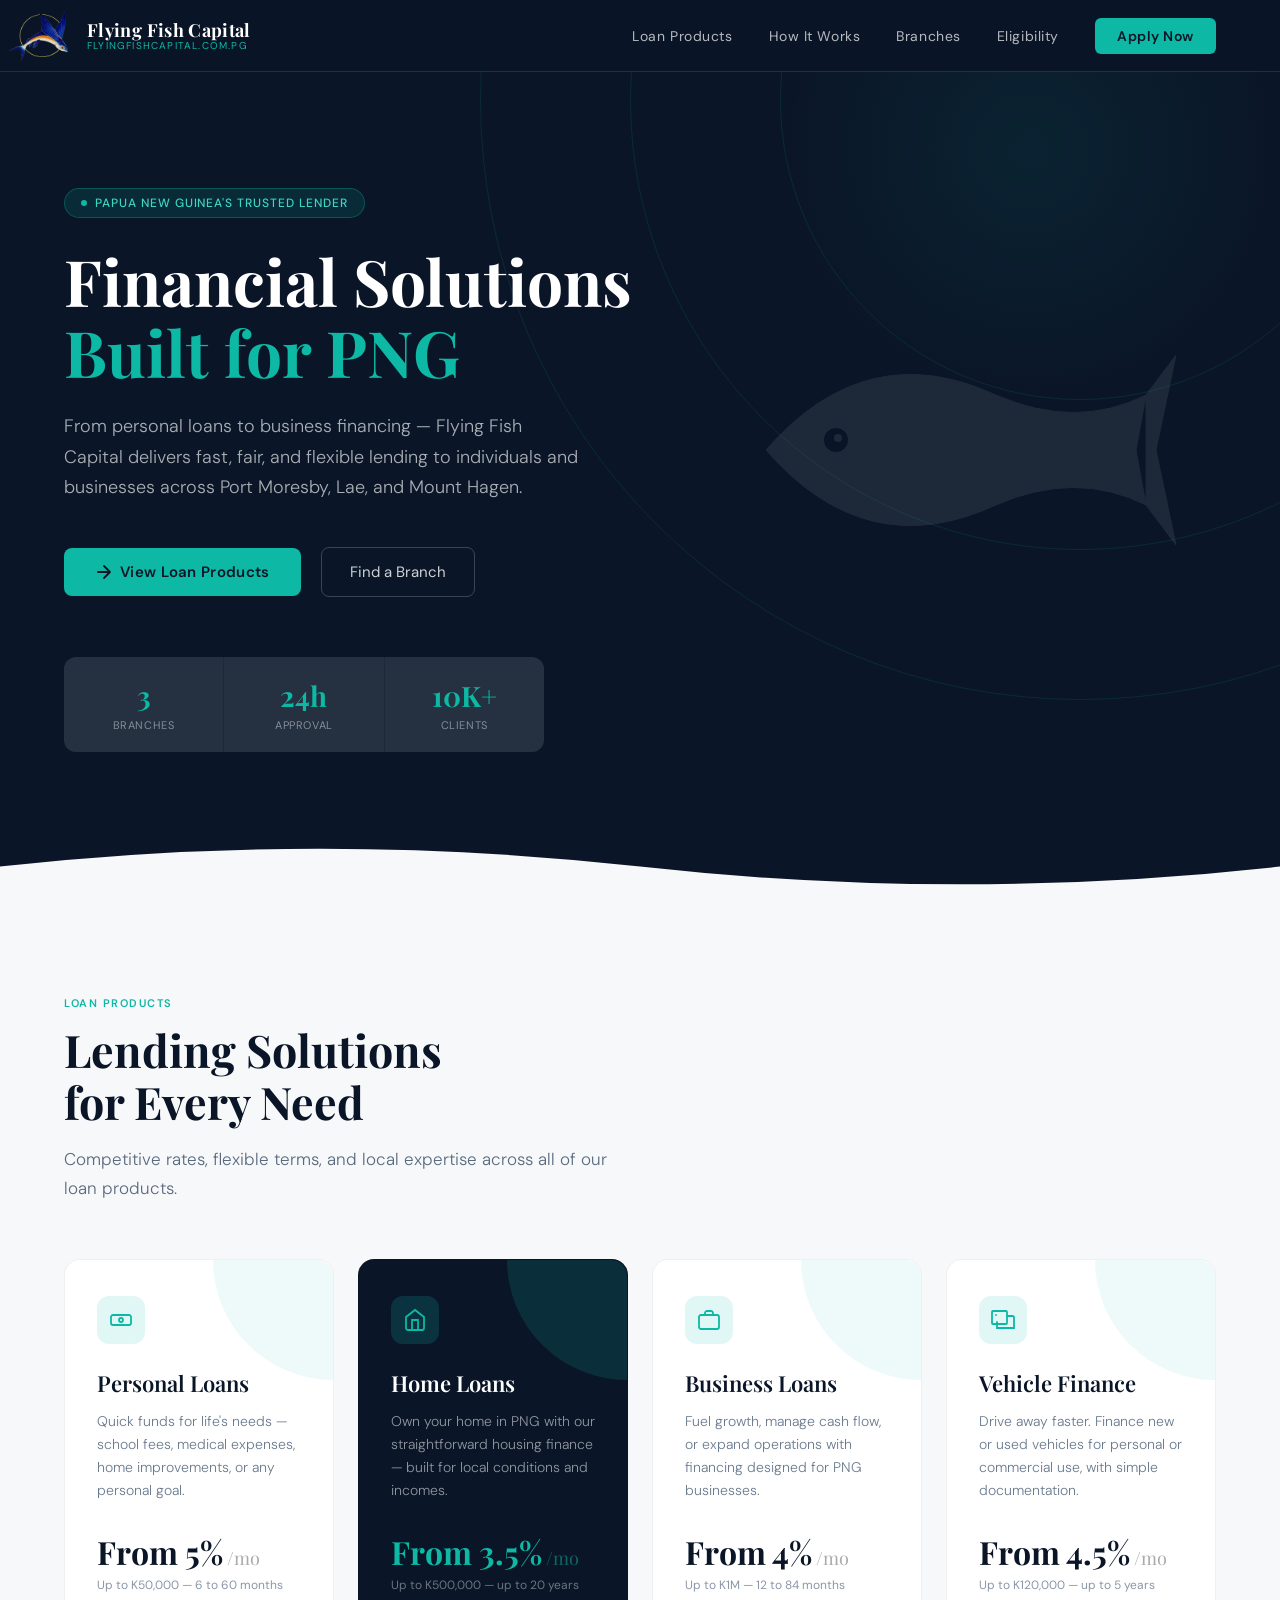
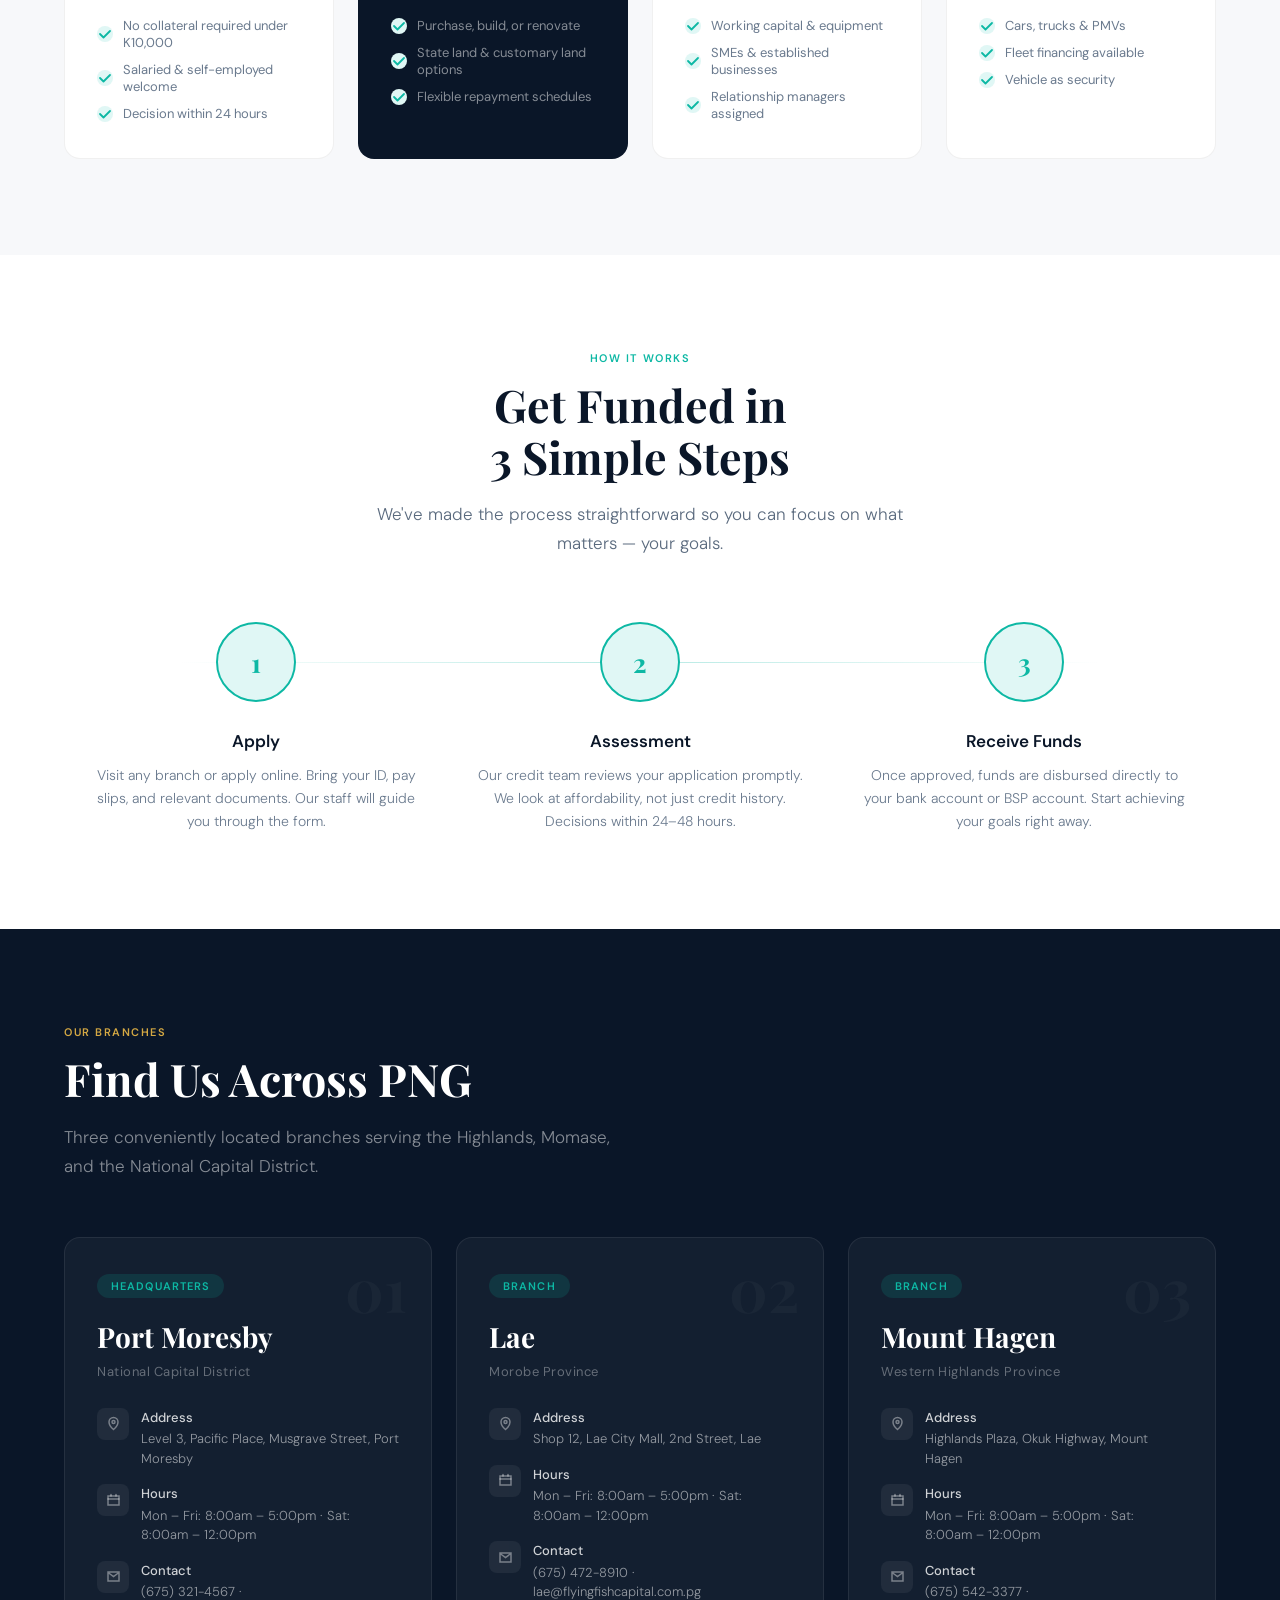
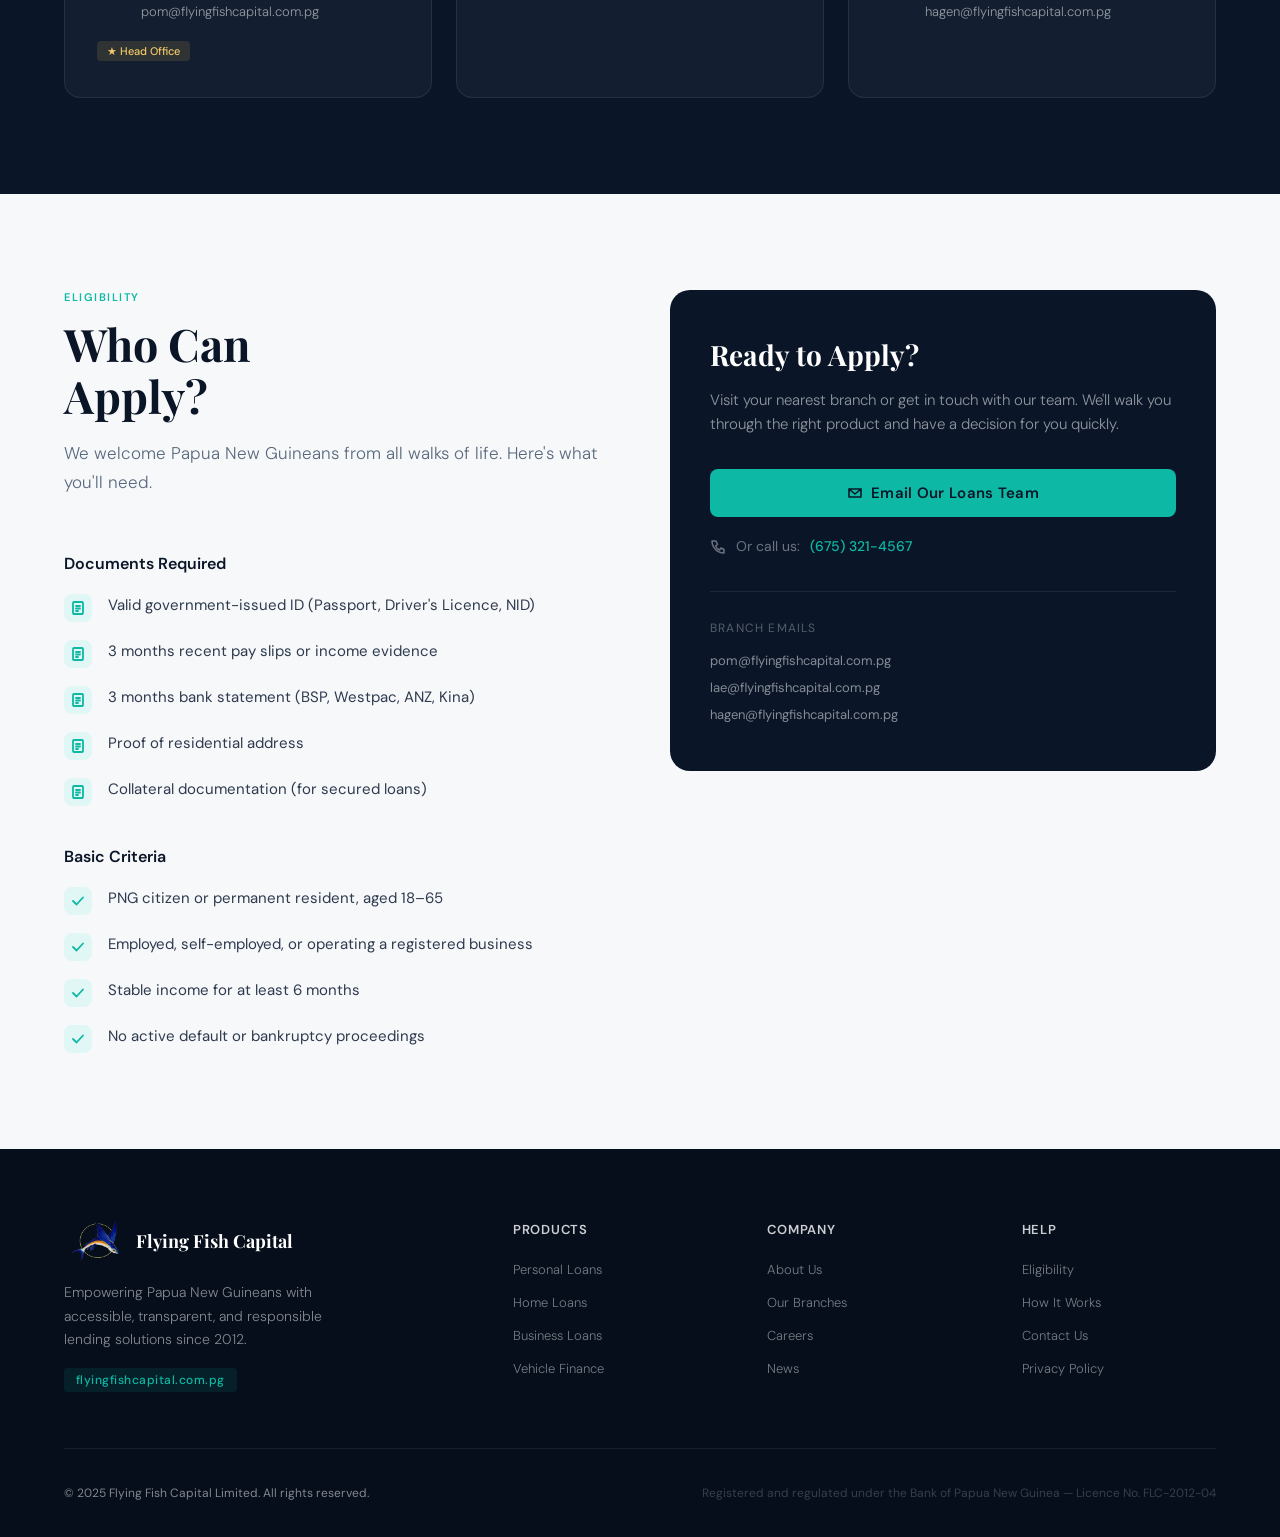
==== commit a0bc2053: "Added image folder and FFC Logo" ====
--- a/index.html
+++ b/index.html
@@ -13,14 +13,7 @@
 <!-- NAV -->
 <nav>
   <a href="#" class="nav-logo">
-    <div class="logo-icon">
-      <svg viewBox="0 0 40 40" fill="none" xmlns="http://www.w3.org/2000/svg">
-        <circle cx="20" cy="20" r="19" stroke="#0db8a4" stroke-width="1.5" fill="rgba(13,184,164,0.08)"/>
-        <path d="M8 22c4-5 8-7 12-6 3 .8 6 3 9 1l-3 5c-3 1-6-1-9-1-4 0-7 2-9 1z" fill="#0db8a4" opacity="0.9"/>
-        <path d="M26 17c1.5-1.5 4-2 5.5-1.5l-1.5 4L28 20l-2-3z" fill="#0db8a4" opacity="0.6"/>
-        <circle cx="12" cy="21" r="1.2" fill="white" opacity="0.9"/>
-      </svg>
-    </div>
+    <img src="images/ffclogo.png" style="height:50px; width:auto;">
     <div class="logo-text">
       <span class="logo-name">Flying Fish Capital</span>
       <span class="logo-tagline">flyingfishcapital.com.pg</span>
@@ -395,78 +388,13 @@
   </div>
 </section>
 
-<!-- TESTIMONIALS -->
-<section class="testimonials">
-  <div style="text-align:center;max-width:540px;margin:0 auto 56px;">
-    <div class="section-label">Client Stories</div>
-    <h2 class="section-title">Trusted by PNG Families &amp; Businesses</h2>
-  </div>
-  <div class="testi-grid">
-    <div class="testi-card">
-      <div class="testi-stars">
-        <svg viewBox="0 0 16 16"><path d="M8 1l1.8 4H14l-3.4 2.5 1.3 4L8 9 4.1 11.5l1.3-4L2 5h4.2z"/></svg>
-        <svg viewBox="0 0 16 16"><path d="M8 1l1.8 4H14l-3.4 2.5 1.3 4L8 9 4.1 11.5l1.3-4L2 5h4.2z"/></svg>
-        <svg viewBox="0 0 16 16"><path d="M8 1l1.8 4H14l-3.4 2.5 1.3 4L8 9 4.1 11.5l1.3-4L2 5h4.2z"/></svg>
-        <svg viewBox="0 0 16 16"><path d="M8 1l1.8 4H14l-3.4 2.5 1.3 4L8 9 4.1 11.5l1.3-4L2 5h4.2z"/></svg>
-        <svg viewBox="0 0 16 16"><path d="M8 1l1.8 4H14l-3.4 2.5 1.3 4L8 9 4.1 11.5l1.3-4L2 5h4.2z"/></svg>
-      </div>
-      <p class="testi-quote">"Flying Fish approved my business loan in under two days. The manager at the POM branch explained everything clearly. I was able to restock my store and double my sales within a month."</p>
-      <div class="testi-author">
-        <div class="testi-avatar">MK</div>
-        <div>
-          <div class="testi-name">Maria Kari</div>
-          <div class="testi-location">Small Business Owner, Port Moresby</div>
-        </div>
-      </div>
-    </div>
-    <div class="testi-card">
-      <div class="testi-stars">
-        <svg viewBox="0 0 16 16"><path d="M8 1l1.8 4H14l-3.4 2.5 1.3 4L8 9 4.1 11.5l1.3-4L2 5h4.2z"/></svg>
-        <svg viewBox="0 0 16 16"><path d="M8 1l1.8 4H14l-3.4 2.5 1.3 4L8 9 4.1 11.5l1.3-4L2 5h4.2z"/></svg>
-        <svg viewBox="0 0 16 16"><path d="M8 1l1.8 4H14l-3.4 2.5 1.3 4L8 9 4.1 11.5l1.3-4L2 5h4.2z"/></svg>
-        <svg viewBox="0 0 16 16"><path d="M8 1l1.8 4H14l-3.4 2.5 1.3 4L8 9 4.1 11.5l1.3-4L2 5h4.2z"/></svg>
-        <svg viewBox="0 0 16 16"><path d="M8 1l1.8 4H14l-3.4 2.5 1.3 4L8 9 4.1 11.5l1.3-4L2 5h4.2z"/></svg>
-      </div>
-      <p class="testi-quote">"I used the personal loan to pay my children's university fees. The repayment plan fitted my salary perfectly and the Lae team was very helpful throughout the process."</p>
-      <div class="testi-author">
-        <div class="testi-avatar">PT</div>
-        <div>
-          <div class="testi-name">Philip Tama</div>
-          <div class="testi-location">Civil Servant, Lae</div>
-        </div>
-      </div>
-    </div>
-    <div class="testi-card">
-      <div class="testi-stars">
-        <svg viewBox="0 0 16 16"><path d="M8 1l1.8 4H14l-3.4 2.5 1.3 4L8 9 4.1 11.5l1.3-4L2 5h4.2z"/></svg>
-        <svg viewBox="0 0 16 16"><path d="M8 1l1.8 4H14l-3.4 2.5 1.3 4L8 9 4.1 11.5l1.3-4L2 5h4.2z"/></svg>
-        <svg viewBox="0 0 16 16"><path d="M8 1l1.8 4H14l-3.4 2.5 1.3 4L8 9 4.1 11.5l1.3-4L2 5h4.2z"/></svg>
-        <svg viewBox="0 0 16 16"><path d="M8 1l1.8 4H14l-3.4 2.5 1.3 4L8 9 4.1 11.5l1.3-4L2 5h4.2z"/></svg>
-        <svg viewBox="0 0 16 16"><path d="M8 1l1.8 4H14l-3.4 2.5 1.3 4L8 9 4.1 11.5l1.3-4L2 5h4.2z"/></svg>
-      </div>
-      <p class="testi-quote">"Getting a vehicle loan for my PMV business from the Hagen branch was straightforward. Now I have two more buses on the road. Flying Fish truly understands the Highlands economy."</p>
-      <div class="testi-author">
-        <div class="testi-avatar">JW</div>
-        <div>
-          <div class="testi-name">John Waim</div>
-          <div class="testi-location">Transport Operator, Mount Hagen</div>
-        </div>
-      </div>
-    </div>
-  </div>
-</section>
 
 <!-- FOOTER -->
 <footer>
   <div class="footer-top">
     <div class="footer-brand">
       <div style="display:flex;align-items:center;gap:12px;margin-bottom:0">
-        <svg width="36" height="36" viewBox="0 0 40 40" fill="none">
-          <circle cx="20" cy="20" r="19" stroke="#0db8a4" stroke-width="1.5" fill="rgba(13,184,164,0.08)"/>
-          <path d="M8 22c4-5 8-7 12-6 3 .8 6 3 9 1l-3 5c-3 1-6-1-9-1-4 0-7 2-9 1z" fill="#0db8a4" opacity="0.9"/>
-          <path d="M26 17c1.5-1.5 4-2 5.5-1.5l-1.5 4L28 20l-2-3z" fill="#0db8a4" opacity="0.6"/>
-          <circle cx="12" cy="21" r="1.2" fill="white" opacity="0.9"/>
-        </svg>
+        <img src="images/ffclogo.png" style="height:40px;width:auto;">
         <span style="font-family:'Playfair Display',serif;font-size:18px;font-weight:700;color:white">Flying Fish Capital</span>
       </div>
       <p>Empowering Papua New Guineans with accessible, transparent, and responsible lending solutions since 2012.</p>
--- a/styles.css
+++ b/styles.css
@@ -29,7 +29,7 @@
 nav {
   position: fixed; top: 0; left: 0; right: 0; z-index: 100;
   display: flex; align-items: center; justify-content: space-between;
-  padding: 0 5%;
+  padding: 0 5% 0 0;
   height: 72px;
   background: rgba(10, 22, 40, 0.95);
   backdrop-filter: blur(12px);
@@ -39,6 +39,8 @@
 .nav-logo {
   display: flex; align-items: center; gap: 12px;
   text-decoration: none;
+  padding-left: 0;
+  margin-left: 0;
 }
 
 .logo-icon {
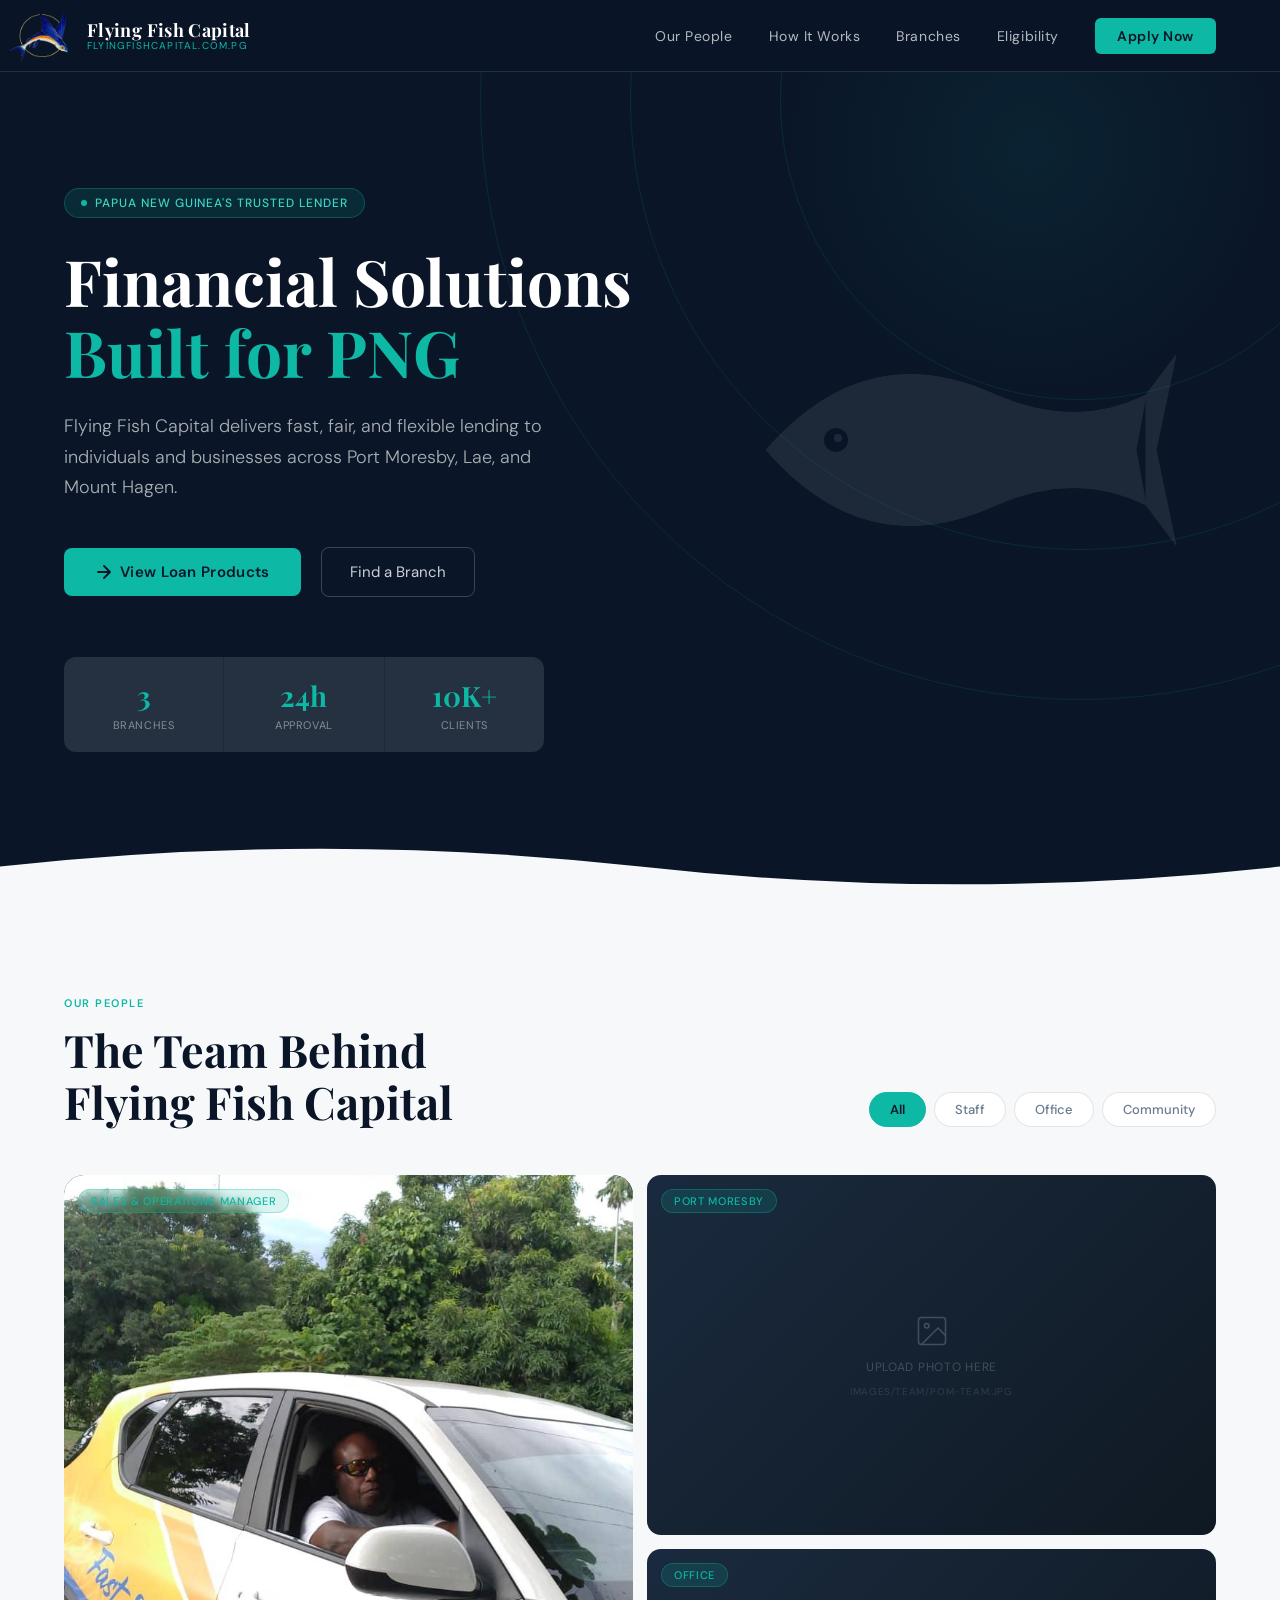
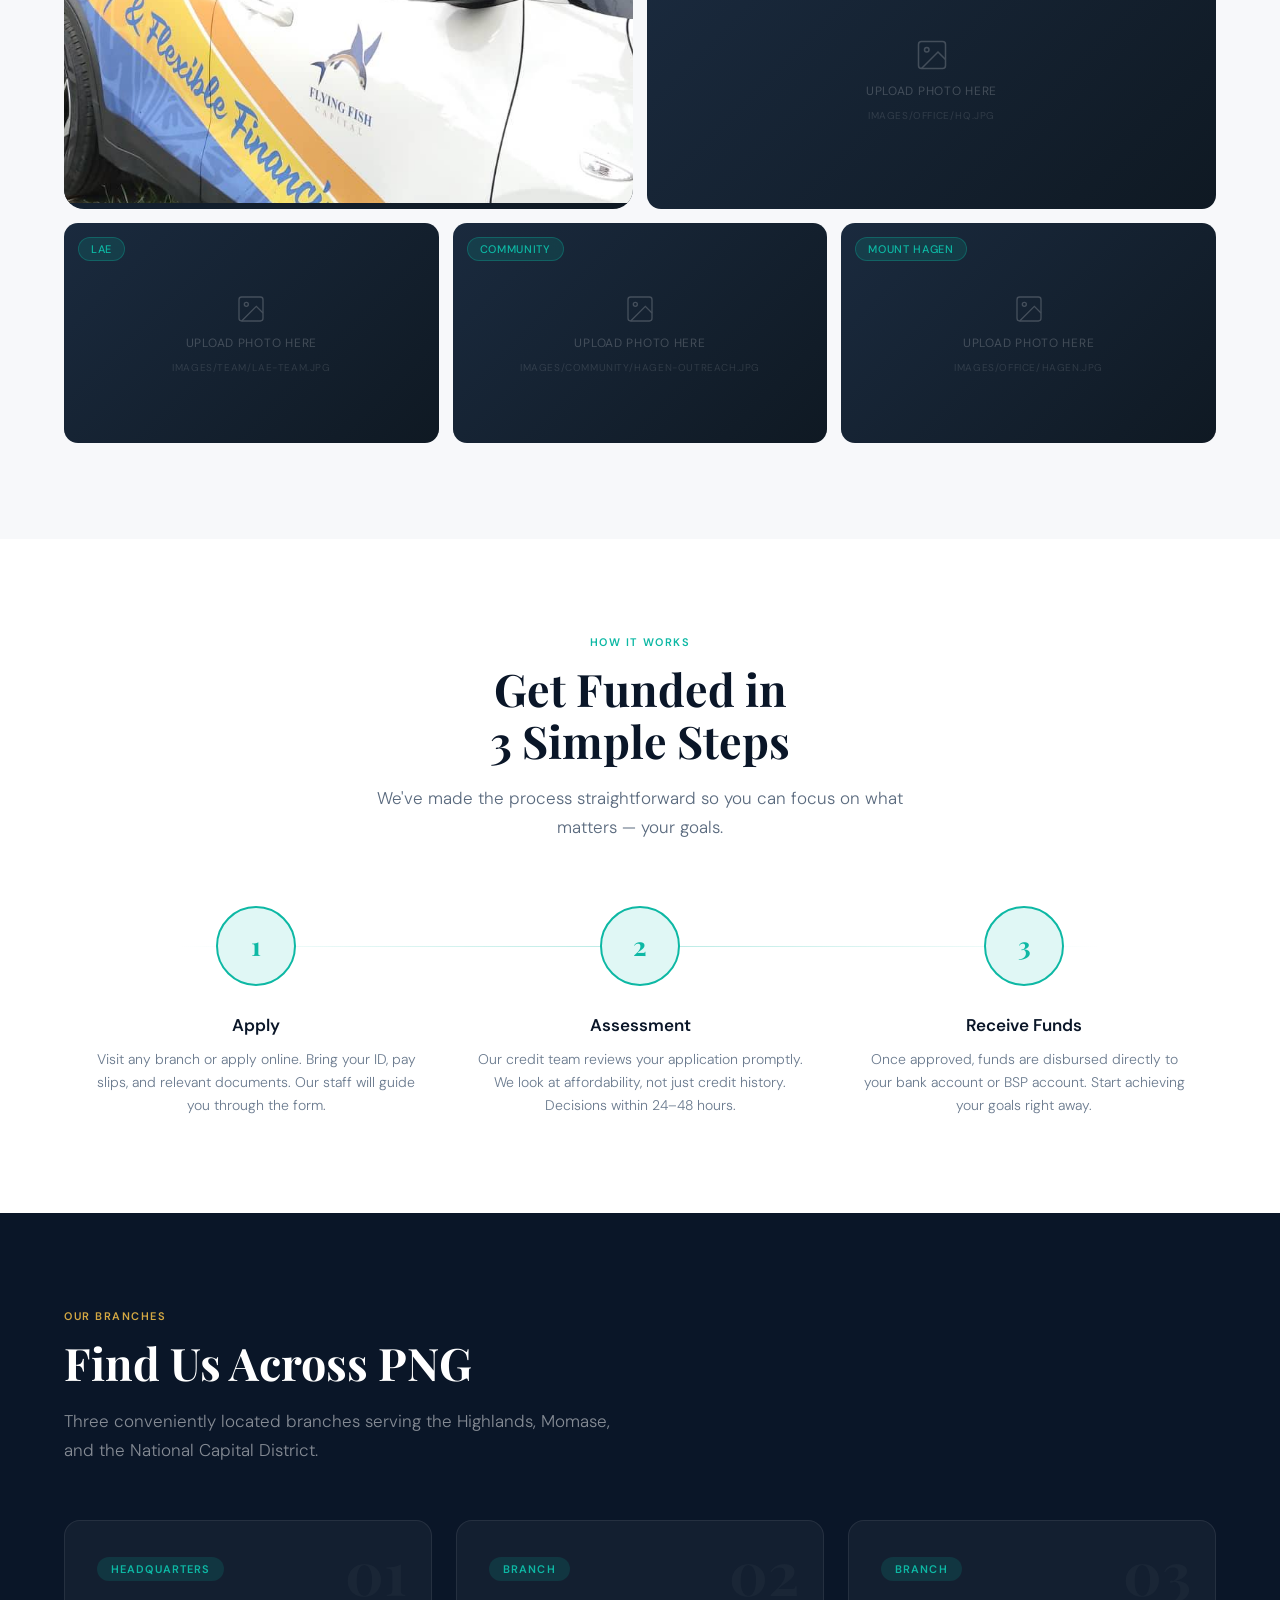
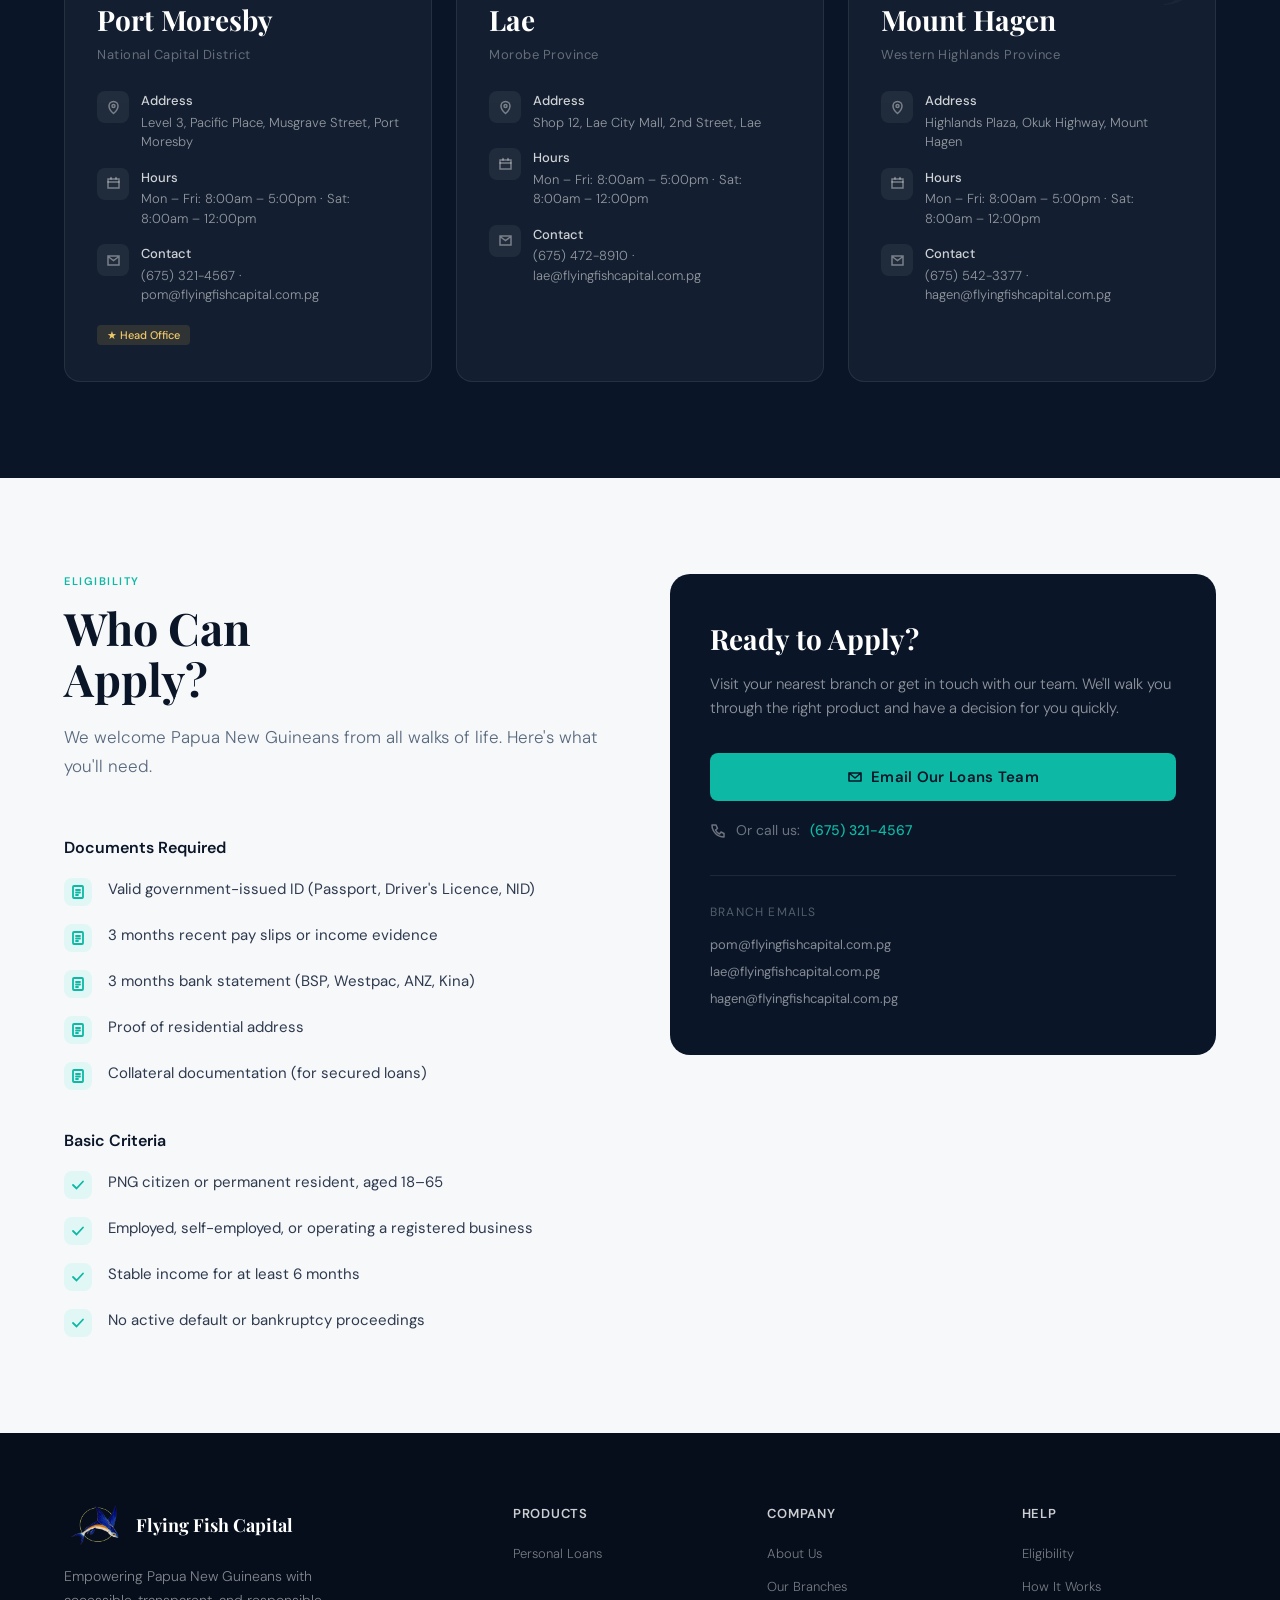
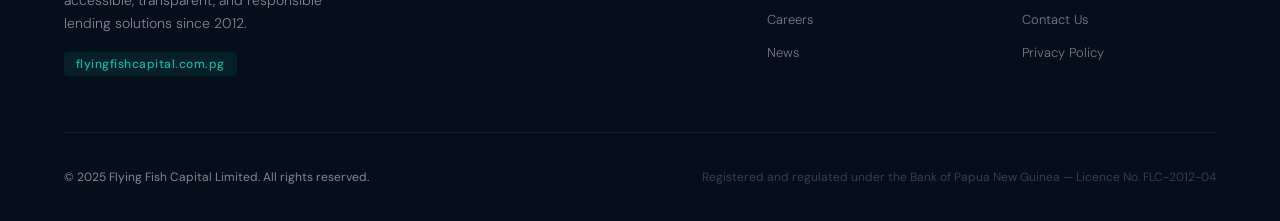
==== commit 2dc78731: "Added images of FFC team" ====
--- a/index.html
+++ b/index.html
@@ -21,7 +21,7 @@
   </a>
 
   <ul class="nav-links">
-    <li><a href="#products">Loan Products</a></li>
+    <li><a href="#about">Our People</a></li>
     <li><a href="#how">How It Works</a></li>
     <li><a href="#branches">Branches</a></li>
     <li><a href="#eligibility">Eligibility</a></li>
@@ -54,7 +54,7 @@
       Financial Solutions
       <span>Built for PNG</span>
     </h1>
-    <p>From personal loans to business financing — Flying Fish Capital delivers fast, fair, and flexible lending to individuals and businesses across Port Moresby, Lae, and Mount Hagen.</p>
+    <p>Flying Fish Capital delivers fast, fair, and flexible lending to individuals and businesses across Port Moresby, Lae, and Mount Hagen.</p>
     <div class="hero-actions">
       <a href="#products" class="btn-primary">
         <svg width="16" height="16" viewBox="0 0 16 16" fill="none"><path d="M8 2l6 6-6 6M2 8h12" stroke="currentColor" stroke-width="1.8" stroke-linecap="round" stroke-linejoin="round"/></svg>
@@ -79,86 +79,382 @@
   </div>
 </section>
 
-<!-- PRODUCTS -->
-<section class="products" id="products">
-  <div class="section-label">Loan Products</div>
-  <h2 class="section-title">Lending Solutions<br>for Every Need</h2>
-  <p class="section-sub">Competitive rates, flexible terms, and local expertise across all of our loan products.</p>
-
-  <div class="products-grid">
-    <div class="product-card">
-      <div class="product-card-accent"></div>
-      <div class="product-icon">
-        <svg viewBox="0 0 24 24" fill="none" stroke="currentColor" stroke-width="1.8" stroke-linecap="round">
-          <path d="M20 7H4a2 2 0 00-2 2v6a2 2 0 002 2h16a2 2 0 002-2V9a2 2 0 00-2-2z"/><circle cx="12" cy="12" r="2"/>
-        </svg>
-      </div>
-      <div class="product-title">Personal Loans</div>
-      <p class="product-desc">Quick funds for life's needs — school fees, medical expenses, home improvements, or any personal goal.</p>
-      <div class="product-rate">From 5%<span style="font-size:18px;font-weight:400;color:#aaa"> /mo</span></div>
-      <div class="product-rate-label">Up to K50,000 — 6 to 60 months</div>
-      <ul class="product-features">
-        <li>No collateral required under K10,000</li>
-        <li>Salaried & self-employed welcome</li>
-        <li>Decision within 24 hours</li>
-      </ul>
-    </div>
-
-    <div class="product-card featured">
-      <div class="product-card-accent"></div>
-      <div class="product-icon">
-        <svg viewBox="0 0 24 24" fill="none" stroke="#0db8a4" stroke-width="1.8" stroke-linecap="round">
-          <path d="M3 9l9-7 9 7v11a2 2 0 01-2 2H5a2 2 0 01-2-2V9z"/><polyline points="9 22 9 12 15 12 15 22"/>
-        </svg>
-      </div>
-      <div class="product-title">Home Loans</div>
-      <p class="product-desc">Own your home in PNG with our straightforward housing finance — built for local conditions and incomes.</p>
-      <div class="product-rate">From 3.5%<span style="font-size:18px;font-weight:400;opacity:0.5"> /mo</span></div>
-      <div class="product-rate-label">Up to K500,000 — up to 20 years</div>
-      <ul class="product-features">
-        <li>Purchase, build, or renovate</li>
-        <li>State land & customary land options</li>
-        <li>Flexible repayment schedules</li>
-      </ul>
-    </div>
-
-    <div class="product-card">
-      <div class="product-card-accent"></div>
-      <div class="product-icon">
-        <svg viewBox="0 0 24 24" fill="none" stroke="currentColor" stroke-width="1.8" stroke-linecap="round">
-          <rect x="2" y="7" width="20" height="14" rx="2"/><path d="M16 7V5a2 2 0 00-2-2h-4a2 2 0 00-2 2v2"/>
-        </svg>
-      </div>
-      <div class="product-title">Business Loans</div>
-      <p class="product-desc">Fuel growth, manage cash flow, or expand operations with financing designed for PNG businesses.</p>
-      <div class="product-rate">From 4%<span style="font-size:18px;font-weight:400;color:#aaa"> /mo</span></div>
-      <div class="product-rate-label">Up to K1M — 12 to 84 months</div>
-      <ul class="product-features">
-        <li>Working capital & equipment</li>
-        <li>SMEs & established businesses</li>
-        <li>Relationship managers assigned</li>
-      </ul>
-    </div>
-
-    <div class="product-card">
-      <div class="product-card-accent"></div>
-      <div class="product-icon">
-        <svg viewBox="0 0 24 24" fill="none" stroke="currentColor" stroke-width="1.8" stroke-linecap="round">
-          <rect x="1" y="3" width="15" height="13" rx="1"/><path d="M16 8h6l1 1v11H6v-6M5 7h.01"/>
-        </svg>
-      </div>
-      <div class="product-title">Vehicle Finance</div>
-      <p class="product-desc">Drive away faster. Finance new or used vehicles for personal or commercial use, with simple documentation.</p>
-      <div class="product-rate">From 4.5%<span style="font-size:18px;font-weight:400;color:#aaa"> /mo</span></div>
-      <div class="product-rate-label">Up to K120,000 — up to 5 years</div>
-      <ul class="product-features">
-        <li>Cars, trucks & PMVs</li>
-        <li>Fleet financing available</li>
-        <li>Vehicle as security</li>
-      </ul>
-    </div>
-  </div>
+<!-- PHOTO GALLERY -->
+<section class="gallery-section" id="about">
+<style>
+  .gallery-section { background: var(--off-white); padding: 96px 5%; }
+
+  .gallery-top {
+    display: flex; align-items: flex-end; justify-content: space-between;
+    margin-bottom: 48px; flex-wrap: wrap; gap: 20px;
+  }
+
+  /* ── FILTER TABS ── */
+  .gallery-filters {
+    display: flex; gap: 8px; flex-wrap: wrap;
+  }
+  .gf-btn {
+    padding: 8px 20px; border-radius: 100px;
+    border: 1.5px solid rgba(0,0,0,0.1);
+    background: #fff; font-family: 'DM Sans', sans-serif;
+    font-size: 13px; font-weight: 500; color: #6a7a8e;
+    cursor: pointer; transition: all .2s;
+  }
+  .gf-btn:hover { border-color: var(--teal); color: var(--teal); }
+  .gf-btn.active {
+    background: var(--teal); border-color: var(--teal);
+    color: var(--navy); font-weight: 600;
+  }
+
+  /* ── MAIN FEATURED + GRID ── */
+  .gallery-layout {
+    display: grid;
+    grid-template-columns: 1fr 1fr;
+    grid-template-rows: 360px 260px;
+    gap: 14px;
+  }
+
+  .gallery-featured {
+    grid-row: 1 / 3;
+    border-radius: 20px; overflow: hidden;
+    position: relative; cursor: pointer;
+    background: #1a2a3e;
+  }
+
+  .gallery-thumb {
+    border-radius: 14px; overflow: hidden;
+    position: relative; cursor: pointer;
+    background: #1a2a3e;
+  }
+
+  .gallery-featured img,
+  .gallery-thumb img {
+    width: 100%; height: 100%;
+    object-fit: cover;
+    transition: transform .4s ease, opacity .3s;
+    display: block;
+  }
+
+  .gallery-featured:hover img,
+  .gallery-thumb:hover img { transform: scale(1.04); }
+
+  /* placeholder when no image uploaded yet */
+  .gallery-placeholder {
+    width: 100%; height: 100%;
+    display: flex; flex-direction: column;
+    align-items: center; justify-content: center;
+    gap: 10px; background: linear-gradient(135deg, #1a2a3e 0%, #0f1923 100%);
+  }
+  .gallery-placeholder svg { opacity: 0.2; }
+  .gallery-placeholder span {
+    font-size: 12px; color: rgba(255,255,255,0.2);
+    letter-spacing: 0.06em; text-transform: uppercase;
+  }
+
+  /* overlay caption */
+  .gallery-caption {
+    position: absolute; bottom: 0; left: 0; right: 0;
+    padding: 20px 20px 16px;
+    background: linear-gradient(to top, rgba(10,22,40,0.92), transparent);
+    transform: translateY(6px);
+    opacity: 0; transition: all .25s;
+  }
+  .gallery-featured:hover .gallery-caption,
+  .gallery-thumb:hover .gallery-caption { opacity: 1; transform: translateY(0); }
+
+  .gallery-caption-name {
+    font-size: 15px; font-weight: 600; color: #fff;
+    display: block; margin-bottom: 3px;
+  }
+  .gallery-caption-role {
+    font-size: 12px; color: var(--teal);
+    display: block;
+  }
+  .gallery-caption-branch {
+    font-size: 11px; color: rgba(255,255,255,0.45);
+    display: block; margin-top: 2px;
+  }
+
+  /* tag badges on photos */
+  .gallery-tag {
+    position: absolute; top: 14px; left: 14px;
+    background: rgba(13,184,164,0.15);
+    border: 1px solid rgba(13,184,164,0.3);
+    border-radius: 100px; padding: 4px 12px;
+    font-size: 11px; font-weight: 500; color: var(--teal);
+    letter-spacing: 0.06em; text-transform: uppercase;
+    backdrop-filter: blur(6px);
+  }
+
+  /* ── LIGHTBOX ── */
+  .lightbox {
+    display: none; position: fixed; inset: 0; z-index: 200;
+    background: rgba(6,14,28,0.95);
+    align-items: center; justify-content: center;
+    padding: 24px;
+  }
+  .lightbox.open { display: flex; }
+  .lightbox-inner {
+    position: relative; max-width: 900px; width: 100%;
+    animation: lbIn .2s ease;
+  }
+  @keyframes lbIn { from { opacity:0; transform:scale(.96); } to { opacity:1; transform:scale(1); } }
+  .lightbox-img {
+    width: 100%; max-height: 75vh;
+    object-fit: contain; border-radius: 16px;
+    display: block;
+  }
+  .lightbox-info {
+    margin-top: 16px; text-align: center;
+  }
+  .lightbox-name { font-family: 'Playfair Display',serif; font-size: 22px; font-weight: 600; color: #fff; }
+  .lightbox-role { font-size: 14px; color: var(--teal); margin-top: 4px; }
+  .lightbox-branch { font-size: 13px; color: rgba(255,255,255,0.4); margin-top: 2px; }
+  .lightbox-close {
+    position: absolute; top: -14px; right: -14px;
+    width: 40px; height: 40px; border-radius: 50%;
+    background: rgba(255,255,255,0.1); border: 1px solid rgba(255,255,255,0.15);
+    color: #fff; font-size: 18px; cursor: pointer;
+    display: flex; align-items: center; justify-content: center;
+    transition: background .2s;
+  }
+  .lightbox-close:hover { background: rgba(255,255,255,0.2); }
+  .lightbox-nav {
+    position: absolute; top: 50%; transform: translateY(-50%);
+    width: 40px; height: 40px; border-radius: 50%;
+    background: rgba(255,255,255,0.08); border: 1px solid rgba(255,255,255,0.12);
+    color: #fff; font-size: 18px; cursor: pointer;
+    display: flex; align-items: center; justify-content: center;
+    transition: background .2s;
+  }
+  .lightbox-nav:hover { background: rgba(13,184,164,0.25); }
+  .lightbox-prev { left: -56px; }
+  .lightbox-next { right: -56px; }
+
+  /* ── ADD PHOTO HINT ── */
+  .gallery-add-hint {
+    margin-top: 20px;
+    background: #fff; border-radius: 12px;
+    border: 1.5px dashed rgba(13,184,164,0.3);
+    padding: 16px 20px;
+    display: flex; align-items: center; gap: 14px;
+  }
+  .gallery-add-hint svg { color: var(--teal); flex-shrink: 0; }
+  .gallery-add-hint p { font-size: 13px; color: #6a7a8e; line-height: 1.55; margin: 0; }
+  .gallery-add-hint strong { color: var(--navy); }
+
+  @media(max-width:700px){
+    .gallery-layout { grid-template-columns:1fr; grid-template-rows:auto; }
+    .gallery-featured { grid-row:auto; height:280px; }
+    .gallery-thumb { height:200px; }
+    .lightbox-prev { left:-10px; }
+    .lightbox-next { right:-10px; }
+  }
+</style>
+
+  <div class="gallery-top">
+    <div>
+      <div class="section-label">Our People</div>
+      <h2 class="section-title" style="margin-bottom:0">The Team Behind<br>Flying Fish Capital</h2>
+    </div>
+    <div class="gallery-filters">
+      <button class="gf-btn active" onclick="filterGallery('all', this)">All</button>
+      <button class="gf-btn" onclick="filterGallery('staff', this)">Staff</button>
+      <button class="gf-btn" onclick="filterGallery('office', this)">Office</button>
+      <button class="gf-btn" onclick="filterGallery('community', this)">Community</button>
+    </div>
+  </div>
+
+  <div class="gallery-layout" id="galleryGrid">
+
+    <!-- FEATURED (large left) -->
+    <div class="gallery-featured" data-category="staff"
+         onclick="openLightbox(0)"
+         data-name="Albinus Balaguan" data-role="Sales & Operations Manager" data-branch="Port Moresby HQ">
+      <div class="gallery-placeholder">
+        <svg width="48" height="48" viewBox="0 0 24 24" fill="none" stroke="white" stroke-width="1"><rect x="3" y="3" width="18" height="18" rx="2"/><circle cx="8.5" cy="8.5" r="1.5"/><path d="M21 15l-5-5L5 21"/></svg>
+        <img src="images/team/ab.jpg" alt="Albinus Balaguan">
+        <span style="font-size:10px;color:rgba(255,255,255,0.12)">images/team/jad.jpg</span>
+      </div>
+      <!-- Replace placeholder with: <img src="images/team/jad.jpg" alt="Jad Pilapil"> -->
+      <span class="gallery-tag">Sales & Operations Manager</span>
+      <div class="gallery-caption">
+        <span class="gallery-caption-name">Albinus Balaguan</span>
+        <span class="gallery-caption-role">Sales & Operations Manager</span>
+        <span class="gallery-caption-branch">Port Moresby HQ</span>
+      </div>
+    </div>
+
+    <!-- TOP RIGHT -->
+    <div class="gallery-thumb" data-category="staff"
+         onclick="openLightbox(1)"
+         data-name="Branch Team" data-role="Loan Officers" data-branch="Port Moresby">
+      <div class="gallery-placeholder">
+        <svg width="36" height="36" viewBox="0 0 24 24" fill="none" stroke="white" stroke-width="1"><rect x="3" y="3" width="18" height="18" rx="2"/><circle cx="8.5" cy="8.5" r="1.5"/><path d="M21 15l-5-5L5 21"/></svg>
+        <span>Upload photo here</span>
+        <span style="font-size:10px;color:rgba(255,255,255,0.12)">images/team/pom-team.jpg</span>
+      </div>
+      <!-- Replace placeholder with: <img src="images/team/pom-team.jpg" alt="POM Team"> -->
+      <span class="gallery-tag">Port Moresby</span>
+      <div class="gallery-caption">
+        <span class="gallery-caption-name">Port Moresby Team</span>
+        <span class="gallery-caption-role">Loan Officers</span>
+        <span class="gallery-caption-branch">Head Office</span>
+      </div>
+    </div>
+
+    <!-- BOTTOM RIGHT -->
+    <div class="gallery-thumb" data-category="office"
+         onclick="openLightbox(2)"
+         data-name="Our Office" data-role="Head Office" data-branch="Pacific Place, Port Moresby">
+      <div class="gallery-placeholder">
+        <svg width="36" height="36" viewBox="0 0 24 24" fill="none" stroke="white" stroke-width="1"><rect x="3" y="3" width="18" height="18" rx="2"/><circle cx="8.5" cy="8.5" r="1.5"/><path d="M21 15l-5-5L5 21"/></svg>
+        <span>Upload photo here</span>
+        <span style="font-size:10px;color:rgba(255,255,255,0.12)">images/office/hq.jpg</span>
+      </div>
+      <!-- Replace placeholder with: <img src="images/office/hq.jpg" alt="Head Office"> -->
+      <span class="gallery-tag">Office</span>
+      <div class="gallery-caption">
+        <span class="gallery-caption-name">Head Office</span>
+        <span class="gallery-caption-role">Pacific Place</span>
+        <span class="gallery-caption-branch">Port Moresby</span>
+      </div>
+    </div>
+
+  </div>
+
+  <!-- EXTRA PHOTOS ROW -->
+  <div style="display:grid;grid-template-columns:repeat(3,1fr);gap:14px;margin-top:14px;" id="galleryRow2">
+
+    <div class="gallery-thumb" style="height:220px" data-category="staff"
+         onclick="openLightbox(3)"
+         data-name="Lae Branch Team" data-role="Loan Officers" data-branch="Lae">
+      <div class="gallery-placeholder">
+        <svg width="32" height="32" viewBox="0 0 24 24" fill="none" stroke="white" stroke-width="1"><rect x="3" y="3" width="18" height="18" rx="2"/><circle cx="8.5" cy="8.5" r="1.5"/><path d="M21 15l-5-5L5 21"/></svg>
+        <span>Upload photo here</span>
+        <span style="font-size:10px;color:rgba(255,255,255,0.12)">images/team/lae-team.jpg</span>
+      </div>
+      <span class="gallery-tag">Lae</span>
+      <div class="gallery-caption">
+        <span class="gallery-caption-name">Lae Branch Team</span>
+        <span class="gallery-caption-role">Loan Officers</span>
+        <span class="gallery-caption-branch">Morobe Province</span>
+      </div>
+    </div>
+
+    <div class="gallery-thumb" style="height:220px" data-category="community"
+         onclick="openLightbox(4)"
+         data-name="Community Day" data-role="Outreach" data-branch="Mount Hagen">
+      <div class="gallery-placeholder">
+        <svg width="32" height="32" viewBox="0 0 24 24" fill="none" stroke="white" stroke-width="1"><rect x="3" y="3" width="18" height="18" rx="2"/><circle cx="8.5" cy="8.5" r="1.5"/><path d="M21 15l-5-5L5 21"/></svg>
+        <span>Upload photo here</span>
+        <span style="font-size:10px;color:rgba(255,255,255,0.12)">images/community/hagen-outreach.jpg</span>
+      </div>
+      <span class="gallery-tag">Community</span>
+      <div class="gallery-caption">
+        <span class="gallery-caption-name">Community Day</span>
+        <span class="gallery-caption-role">Financial Literacy Outreach</span>
+        <span class="gallery-caption-branch">Mount Hagen</span>
+      </div>
+    </div>
+
+    <div class="gallery-thumb" style="height:220px" data-category="office"
+         onclick="openLightbox(5)"
+         data-name="Hagen Branch" data-role="Branch Office" data-branch="Mount Hagen">
+      <div class="gallery-placeholder">
+        <svg width="32" height="32" viewBox="0 0 24 24" fill="none" stroke="white" stroke-width="1"><rect x="3" y="3" width="18" height="18" rx="2"/><circle cx="8.5" cy="8.5" r="1.5"/><path d="M21 15l-5-5L5 21"/></svg>
+        <span>Upload photo here</span>
+        <span style="font-size:10px;color:rgba(255,255,255,0.12)">images/office/hagen.jpg</span>
+      </div>
+      <span class="gallery-tag">Mount Hagen</span>
+      <div class="gallery-caption">
+        <span class="gallery-caption-name">Mount Hagen Branch</span>
+        <span class="gallery-caption-role">Branch Office</span>
+        <span class="gallery-caption-branch">Highlands Plaza</span>
+      </div>
+    </div>
+
+  </div>
+
+  <!-- LIGHTBOX -->
+  <div class="lightbox" id="lightbox" onclick="closeLightboxOutside(event)">
+    <div class="lightbox-inner">
+      <button class="lightbox-close" onclick="closeLightbox()">✕</button>
+      <button class="lightbox-nav lightbox-prev" onclick="lightboxNav(-1)">‹</button>
+      <button class="lightbox-nav lightbox-next" onclick="lightboxNav(1)">›</button>
+      <img class="lightbox-img" id="lightboxImg" src="" alt="">
+      <div class="lightbox-info">
+        <div class="lightbox-name" id="lightboxName"></div>
+        <div class="lightbox-role" id="lightboxRole"></div>
+        <div class="lightbox-branch" id="lightboxBranch"></div>
+      </div>
+    </div>
+  </div>
+
 </section>
+
+<script>
+// ── GALLERY FILTER ──
+function filterGallery(cat, btn) {
+  document.querySelectorAll('.gf-btn').forEach(b => b.classList.remove('active'));
+  btn.classList.add('active');
+  document.querySelectorAll('[data-category]').forEach(el => {
+    el.style.opacity = (cat === 'all' || el.dataset.category === cat) ? '1' : '0.25';
+    el.style.pointerEvents = (cat === 'all' || el.dataset.category === cat) ? 'auto' : 'none';
+    el.style.transition = 'opacity .3s';
+  });
+}
+
+// ── LIGHTBOX ──
+const items = Array.from(document.querySelectorAll('[data-name]'));
+let currentIdx = 0;
+
+function openLightbox(idx) {
+  currentIdx = idx;
+  updateLightbox();
+  document.getElementById('lightbox').classList.add('open');
+  document.body.style.overflow = 'hidden';
+}
+
+function updateLightbox() {
+  const el = items[currentIdx];
+  const img = el.querySelector('img');
+  const lbImg = document.getElementById('lightboxImg');
+
+  if (img) {
+    lbImg.src = img.src;
+    lbImg.style.display = 'block';
+  } else {
+    lbImg.src = '';
+    lbImg.style.display = 'none';
+  }
+
+  document.getElementById('lightboxName').textContent   = el.dataset.name;
+  document.getElementById('lightboxRole').textContent   = el.dataset.role;
+  document.getElementById('lightboxBranch').textContent = el.dataset.branch;
+}
+
+function lightboxNav(dir) {
+  currentIdx = (currentIdx + dir + items.length) % items.length;
+  updateLightbox();
+}
+
+function closeLightbox() {
+  document.getElementById('lightbox').classList.remove('open');
+  document.body.style.overflow = '';
+}
+
+function closeLightboxOutside(e) {
+  if (e.target.id === 'lightbox') closeLightbox();
+}
+
+document.addEventListener('keydown', e => {
+  if (!document.getElementById('lightbox').classList.contains('open')) return;
+  if (e.key === 'Escape') closeLightbox();
+  if (e.key === 'ArrowLeft')  lightboxNav(-1);
+  if (e.key === 'ArrowRight') lightboxNav(1);
+});
+</script>
 
 <!-- HOW IT WORKS -->
 <section class="process" id="how">
@@ -388,7 +684,6 @@
   </div>
 </section>
 
-
 <!-- FOOTER -->
 <footer>
   <div class="footer-top">
@@ -405,9 +700,6 @@
       <h4>Products</h4>
       <ul>
         <li><a href="#products">Personal Loans</a></li>
-        <li><a href="#products">Home Loans</a></li>
-        <li><a href="#products">Business Loans</a></li>
-        <li><a href="#products">Vehicle Finance</a></li>
       </ul>
     </div>
 
